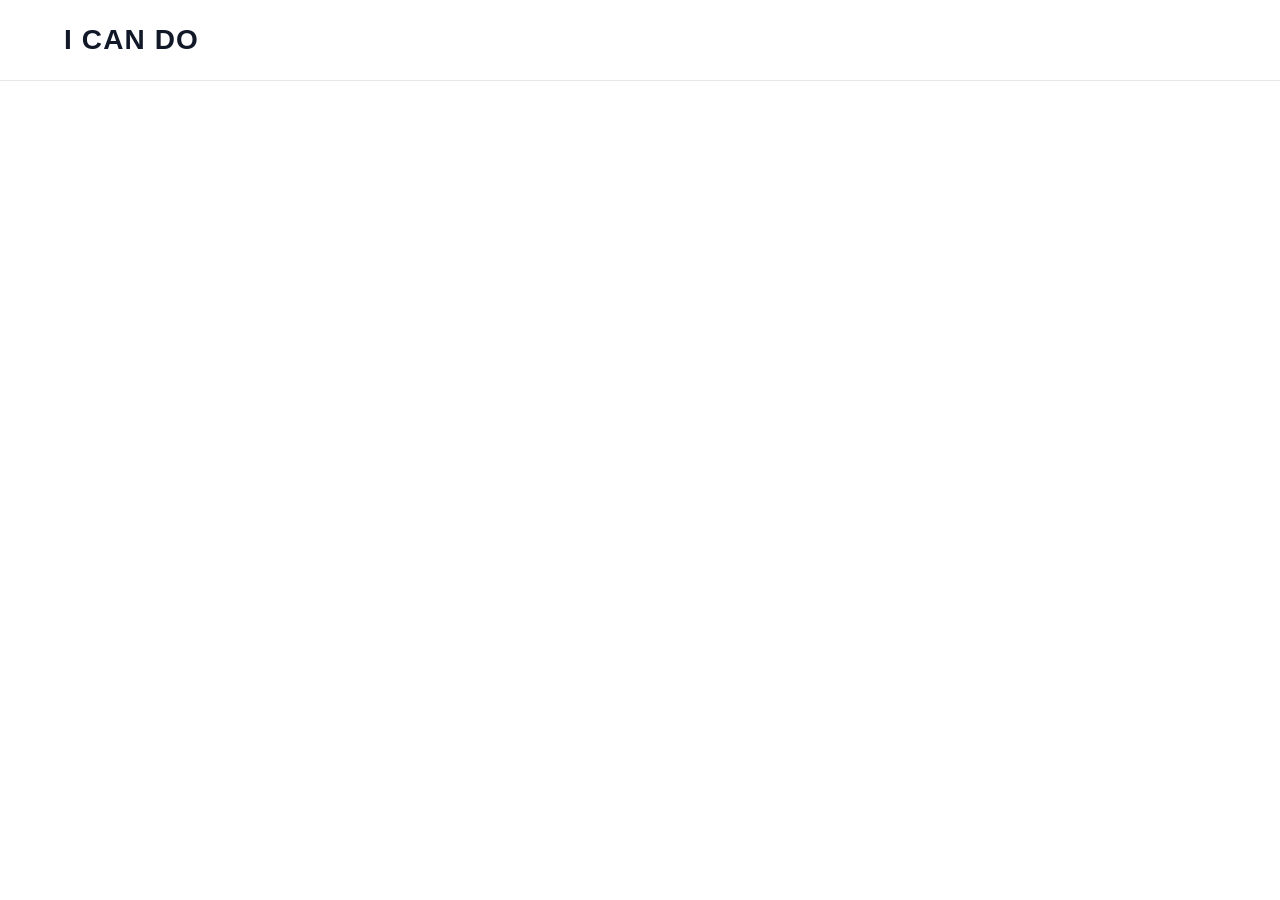
==== index.html @ f32ccaa4 "Create index.html" ====
<!DOCTYPE html>
<html lang="ko">
<head>
  <meta charset="UTF-8">
  <meta name="viewport" content="width=device-width, initial-scale=1.0">
  <title>I CAN DO</title>
  <style>
    * { box-sizing: border-box; }
    body {
      margin: 0;
      font-family: Arial, "Noto Sans KR", sans-serif;
      color: #111827;
      background: #ffffff;
    }
    header {
      padding: 24px clamp(20px, 5vw, 72px);
      border-bottom: 1px solid #e5e7eb;
    }
    h1 {
      margin: 0;
      font-size: 28px;
      font-weight: 800;
      letter-spacing: 0.04em;
    }
    main { padding: 32px clamp(20px, 5vw, 72px); }
  </style>
</head>
<body>
  <header>
    <h1>I CAN DO</h1>
  </header>
  <main>
    <!-- 이곳에 사이트 내용을 추가하세요. -->
  </main>
</body>
</html>
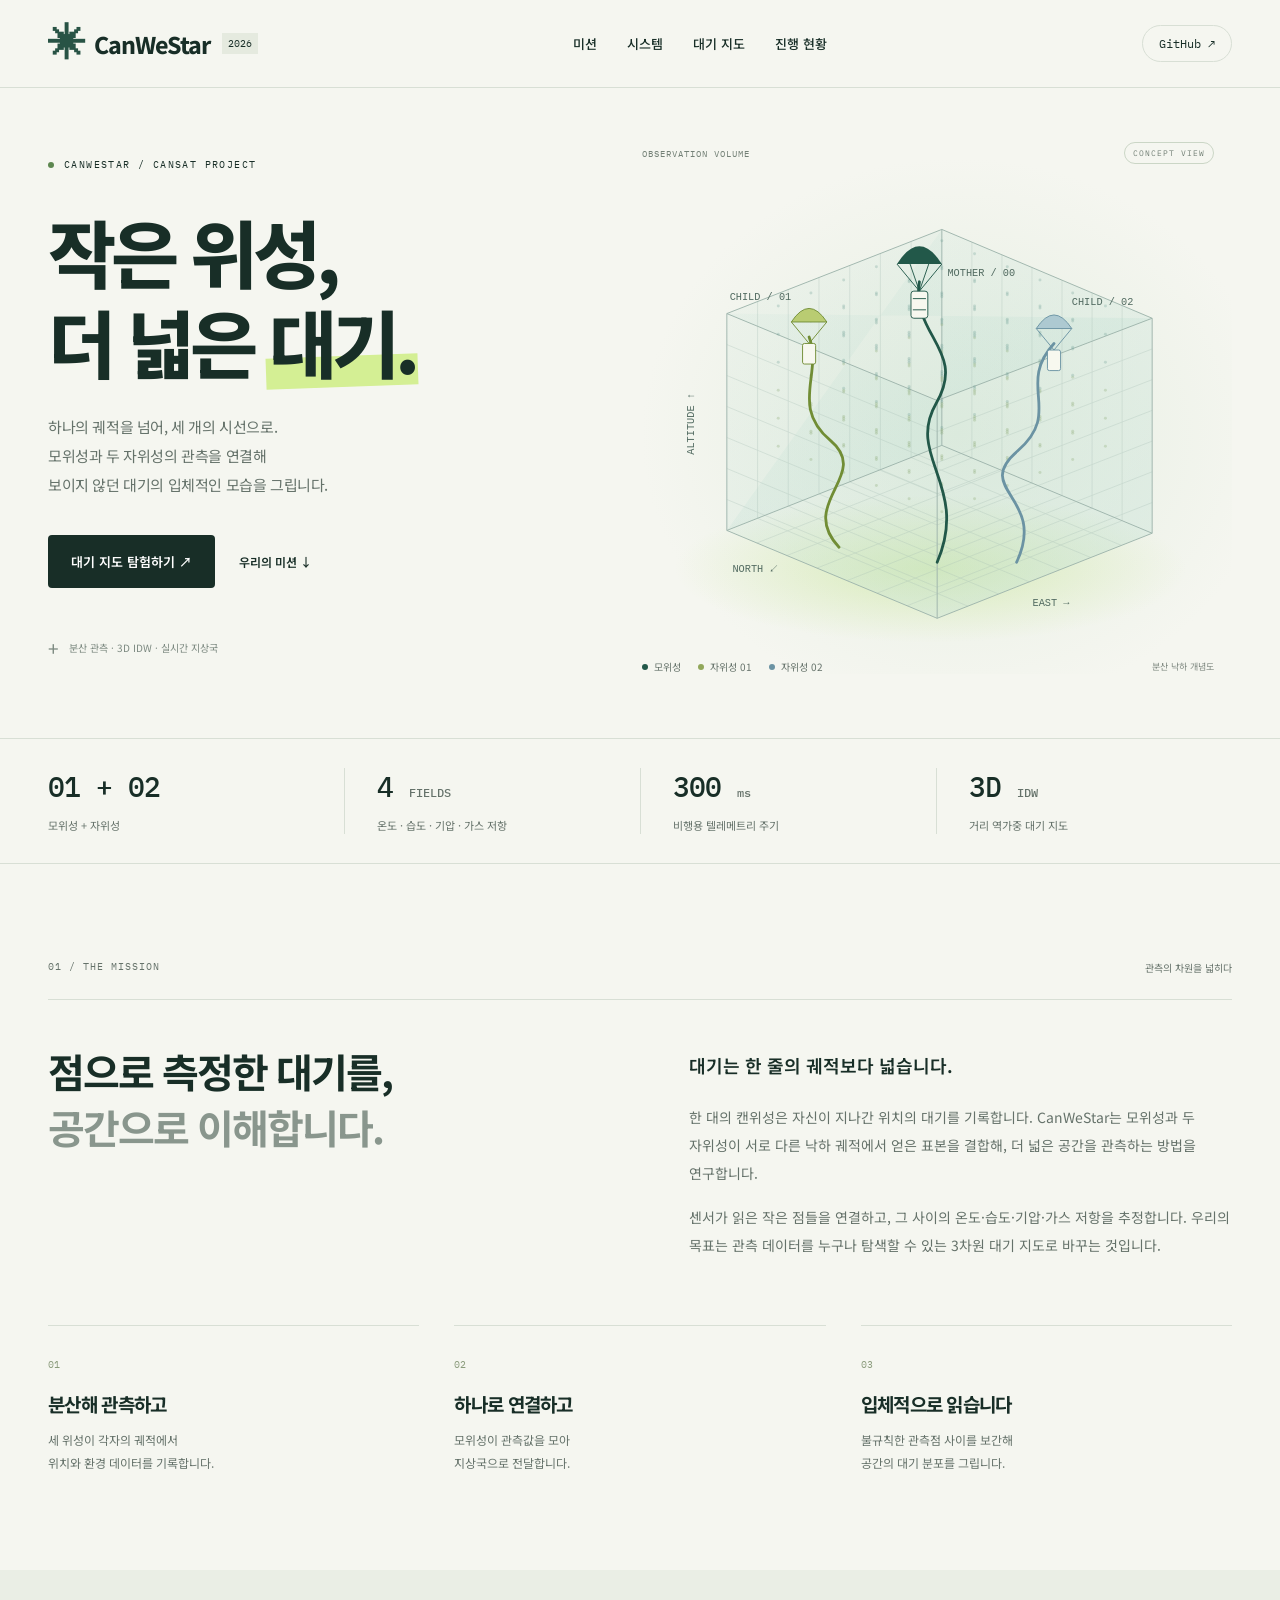
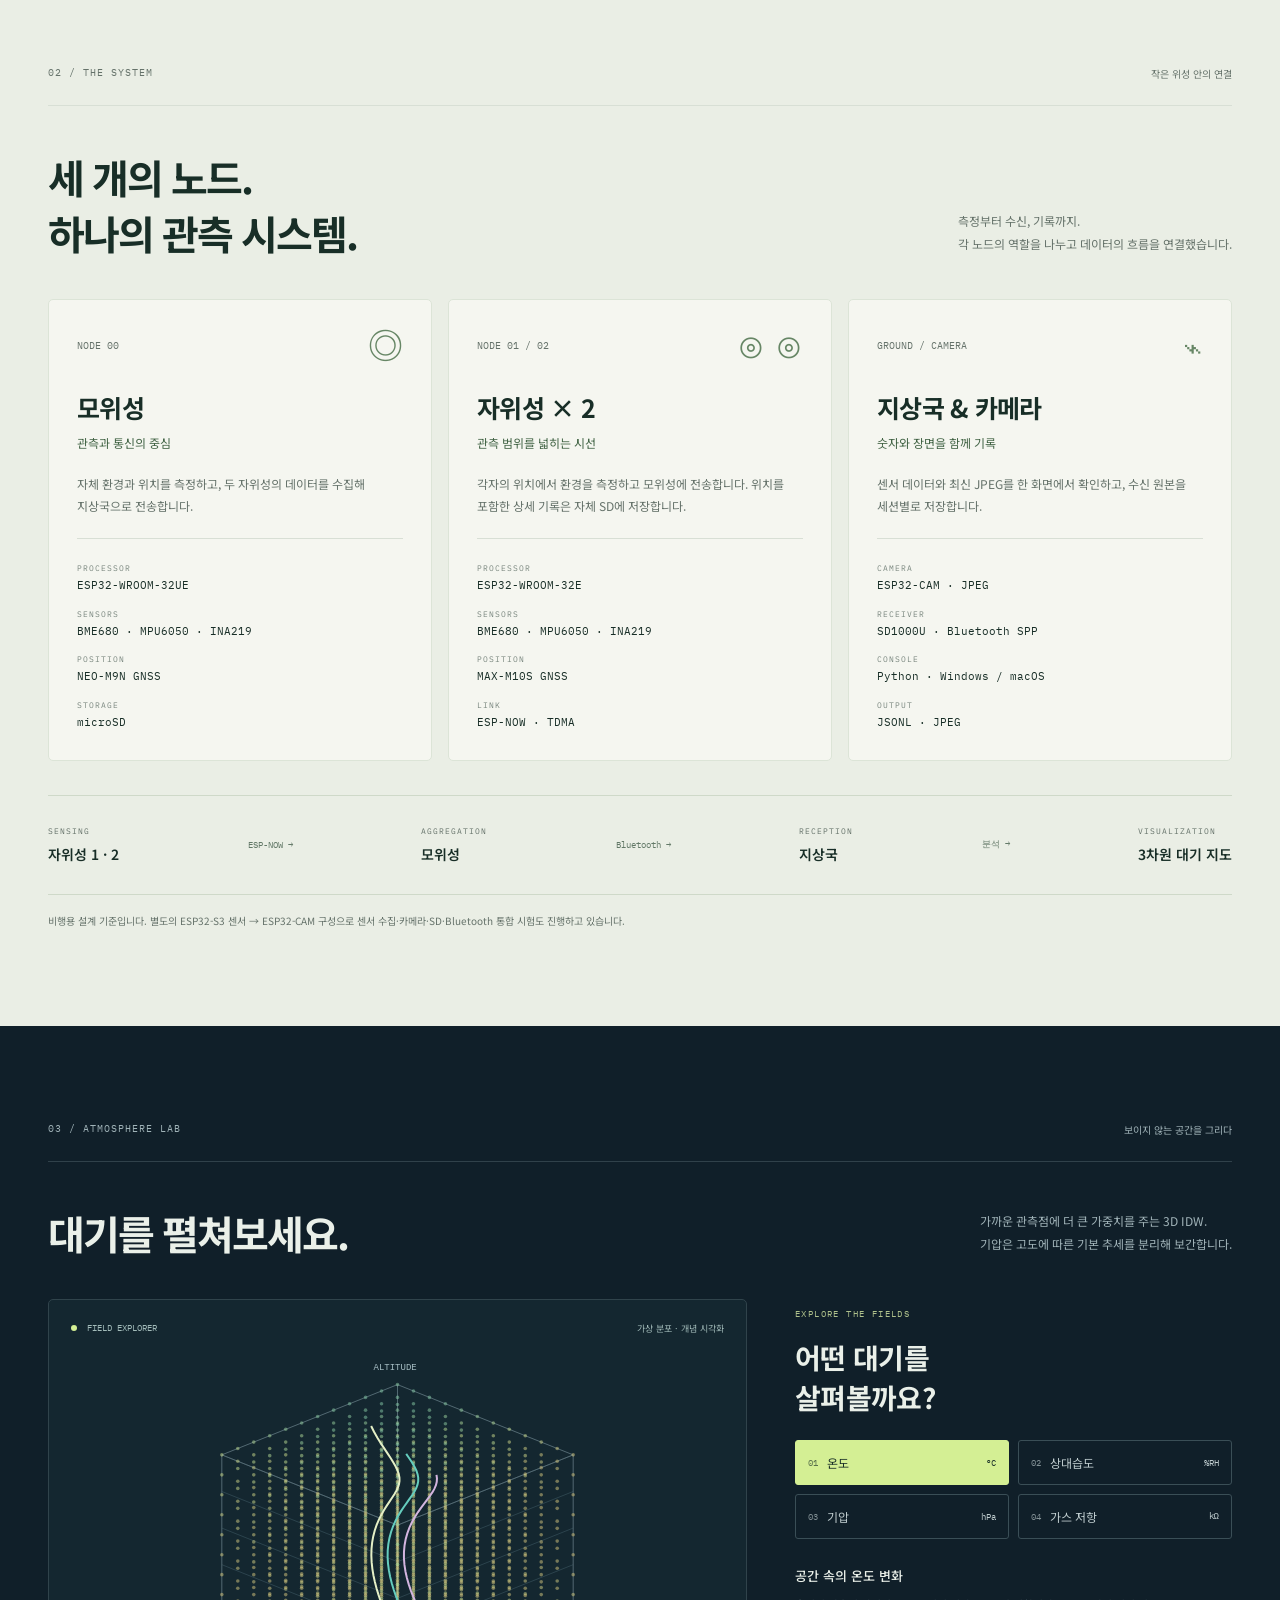
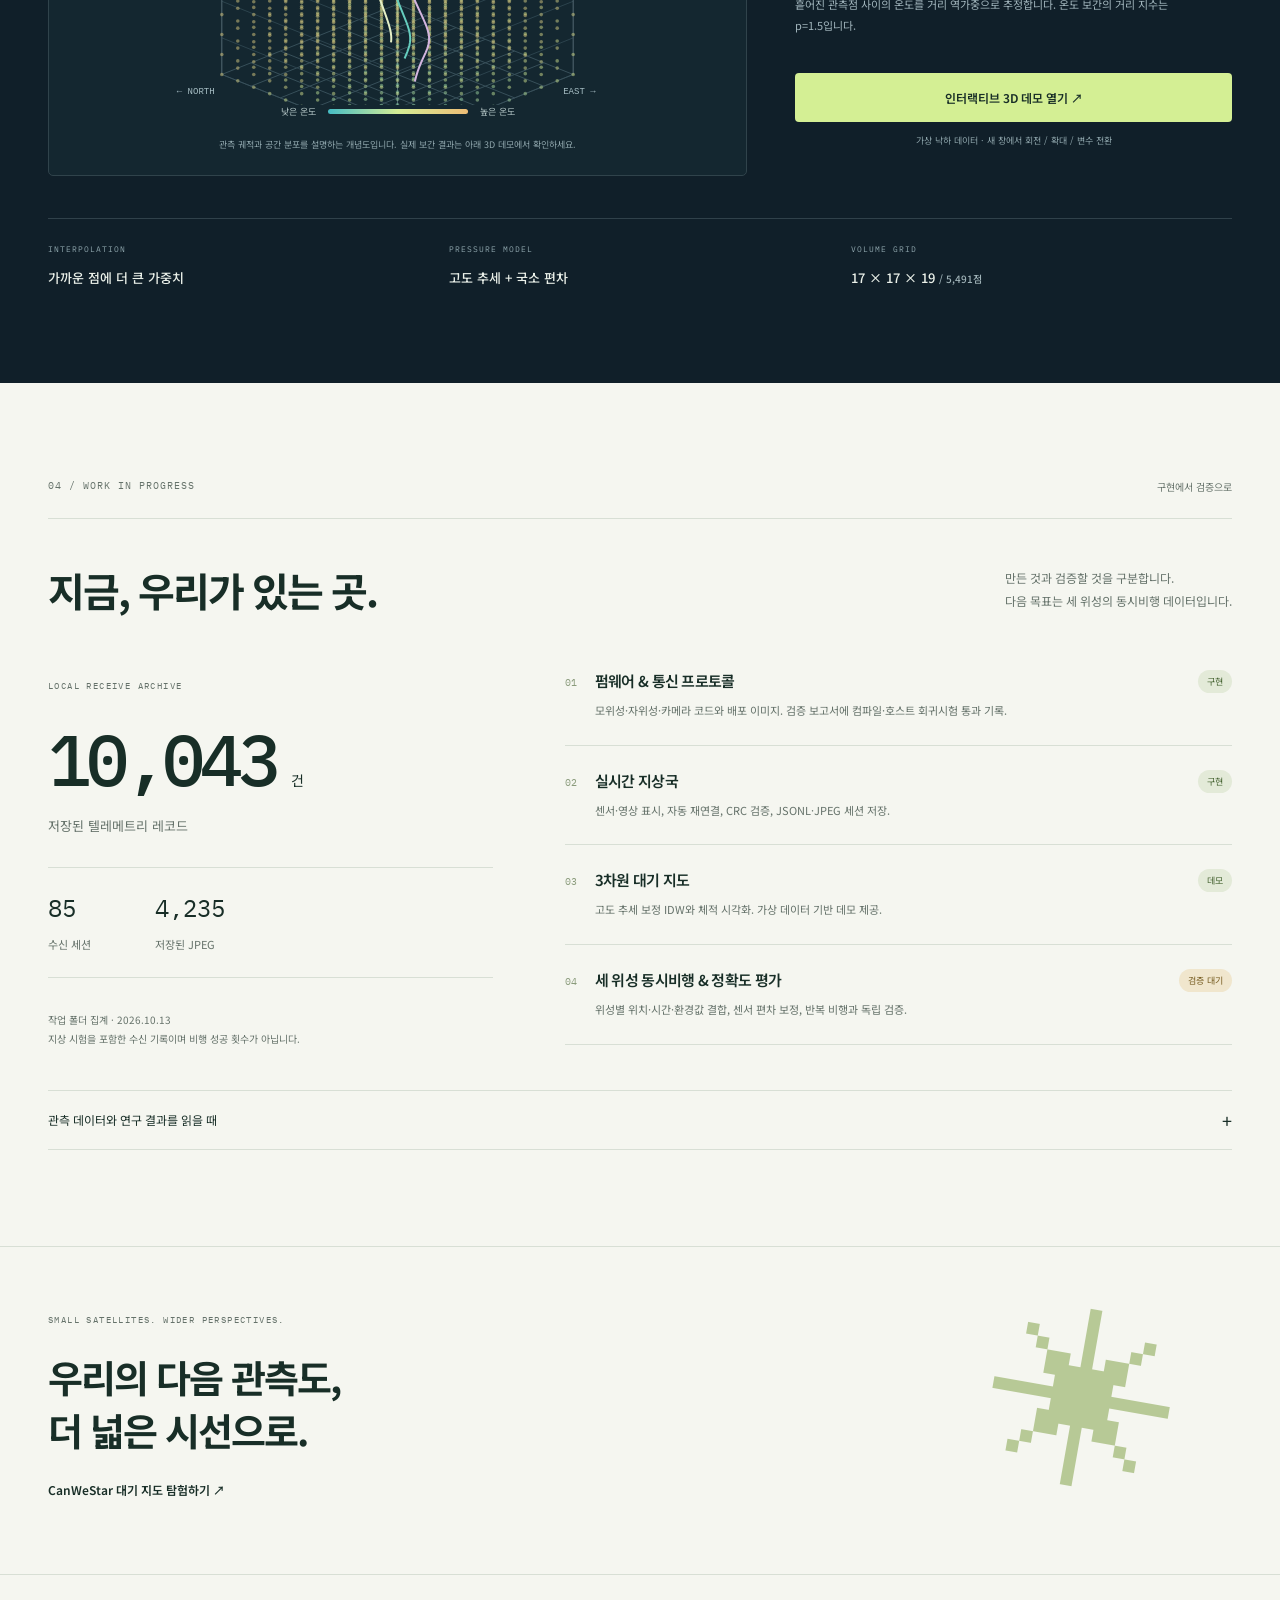
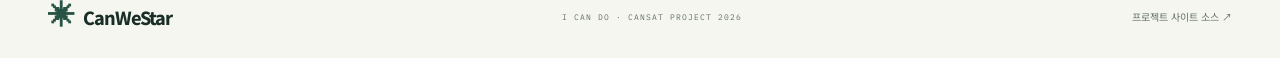
==== commit 87cfc57b: "Build CanWeStar project site with interactive atmosphere explorer" ====
--- a/index.html
+++ b/index.html
@@ -1,36 +1,29 @@
 <!DOCTYPE html>
 <html lang="ko">
 <head>
-  <meta charset="UTF-8">
-  <meta name="viewport" content="width=device-width, initial-scale=1.0">
-  <title>I CAN DO</title>
-  <style>
-    * { box-sizing: border-box; }
-    body {
-      margin: 0;
-      font-family: Arial, "Noto Sans KR", sans-serif;
-      color: #111827;
-      background: #ffffff;
-    }
-    header {
-      padding: 24px clamp(20px, 5vw, 72px);
-      border-bottom: 1px solid #e5e7eb;
-    }
-    h1 {
-      margin: 0;
-      font-size: 28px;
-      font-weight: 800;
-      letter-spacing: 0.04em;
-    }
-    main { padding: 32px clamp(20px, 5vw, 72px); }
-  </style>
+<meta charset="UTF-8"><meta name="viewport" content="width=device-width, initial-scale=1.0"><meta name="theme-color" content="#f5f6f0">
+<meta name="description" content="CanWeStar — 모위성과 두 자위성의 분산 관측으로 만드는 3차원 대기 지도. 캔위성 시스템, 지상국, IDW 대기 지도 프로젝트를 소개합니다.">
+<title>CanWeStar — 작은 위성, 더 넓은 대기</title><link rel="icon" href="assets/favicon.svg" type="image/svg+xml"><link rel="stylesheet" href="styles.css"><script src="script.js" defer></script>
 </head>
 <body>
-  <header>
-    <h1>I CAN DO</h1>
-  </header>
-  <main>
-    <!-- 이곳에 사이트 내용을 추가하세요. -->
-  </main>
-</body>
-</html>
+<a class="skip-link" href="#main">본문으로 이동</a>
+<header class="site-header"><a class="brand" href="#" aria-label="CanWeStar 홈"><span class="brand-mark" aria-hidden="true">✳</span> CanWeStar<span class="brand-year">2026</span></a><nav aria-label="주요 메뉴"><a href="#mission">미션</a><a href="#system">시스템</a><a href="#atmosphere">대기 지도</a><a href="#progress">진행 현황</a></nav><a class="header-link" href="https://github.com/hift61/i-can-do.site" target="_blank" rel="noopener noreferrer">GitHub ↗</a></header>
+<main id="main">
+<section class="hero wrap" aria-labelledby="hero-title">
+<div class="hero-copy"><div class="eyebrow"><span class="status-dot"></span> CANWESTAR / CANSAT PROJECT</div><h1 id="hero-title">작은 위성,<br>더 넓은 <span class="highlight">대기.</span></h1><p class="hero-description">하나의 궤적을 넘어, 세 개의 시선으로.<br>모위성과 두 자위성의 관측을 연결해<br class="desktop-break"> 보이지 않던 대기의 입체적인 모습을 그립니다.</p><div class="hero-actions"><a class="button primary" href="#atmosphere">대기 지도 탐험하기 ↗</a><a class="text-link" href="#mission">우리의 미션 ↓</a></div><div class="hero-footnote"><span aria-hidden="true">+</span> 분산 관측 · 3D IDW · 실시간 지상국</div></div>
+<div class="hero-visual"><div class="visual-top"><span>OBSERVATION VOLUME</span><span class="visual-tag">CONCEPT VIEW</span></div>
+<svg id="constellation" viewBox="0 0 650 530" role="img" aria-labelledby="constellation-title"><title id="constellation-title">모위성과 두 자위성의 서로 다른 낙하 궤적을 나타낸 개념도</title><defs><linearGradient id="volume-fill" x1="0" y1="0" x2="1" y2="1"><stop stop-color="#b9dcd0" stop-opacity=".08"/><stop offset="1" stop-color="#b9dcd0" stop-opacity=".35"/></linearGradient><radialGradient id="ground-glow"><stop stop-color="#c4e58b" stop-opacity=".5"/><stop offset="1" stop-color="#c4e58b" stop-opacity="0"/></radialGradient></defs><ellipse cx="328" cy="433" rx="274" ry="79" fill="url(#ground-glow)"/><g fill="url(#volume-fill)" stroke="#9eb5ac" stroke-width="1"><path d="M110 160 340 70 565 165 565 395 335 486 110 392Z"/><path d="M110 160 335 253 565 165M335 253V486M340 70V301L110 392M340 301 565 395"/></g><g id="volume-grid" stroke="#a6bdb4" stroke-width=".7" opacity=".45"></g><g id="volume-points"></g><g fill="none" stroke-width="3" stroke-linecap="round"><path d="M316 126C307 184 367 199 334 256S370 344 335 426" stroke="#225849"/><path d="M198 185C213 224 177 259 221 296S185 362 230 410" stroke="#718d35"/><path d="M460 192C419 237 470 265 421 307S453 356 420 426" stroke="#6b93a3"/></g><g><g transform="translate(316 126)"><path d="M-24-19Q0-57 24-19Z" fill="#225849"/><path d="M-24-19 0 10 24-19M-10-19 0 10 10-19" fill="none" stroke="#225849"/><rect x="-9" y="10" width="18" height="29" rx="3" fill="#f7f8ef" stroke="#225849"/><path d="M-7 18H7M-7 30H7" stroke="#225849"/></g><g transform="translate(198 185)"><path d="M-19-16Q0-45 19-16Z" fill="#b9cc72" stroke="#718d35"/><path d="M-19-16 0 7 19-16" fill="none" stroke="#718d35"/><rect x="-7" y="7" width="14" height="22" rx="2" fill="#f7f8ef" stroke="#718d35"/></g><g transform="translate(460 192)"><path d="M-19-16Q0-45 19-16Z" fill="#adc9d1" stroke="#6b93a3"/><path d="M-19-16 0 7 19-16" fill="none" stroke="#6b93a3"/><rect x="-7" y="7" width="14" height="22" rx="2" fill="#f7f8ef" stroke="#6b93a3"/></g></g><g font-family="monospace" font-size="11" fill="#516a60"><text x="346" y="120">MOTHER / 00</text><text x="113" y="145">CHILD / 01</text><text x="479" y="151">CHILD / 02</text><text x="75" y="311" transform="rotate(-90 75 311)">ALTITUDE ↑</text><text x="437" y="473">EAST →</text><text x="116" y="436">NORTH ↙</text></g></svg>
+<div class="visual-bottom"><span><i class="legend-dot mother"></i> 모위성</span><span><i class="legend-dot child-one"></i> 자위성 01</span><span><i class="legend-dot child-two"></i> 자위성 02</span><span class="visual-caption">분산 낙하 개념도</span></div></div>
+</section>
+<div class="spec-strip"><div class="wrap specs"><div><strong>01 + 02</strong><span>모위성 + 자위성</span></div><div><strong>4 <small>FIELDS</small></strong><span>온도 · 습도 · 기압 · 가스 저항</span></div><div><strong>300 <small>ms</small></strong><span>비행용 텔레메트리 주기</span></div><div><strong>3D <small>IDW</small></strong><span>거리 역가중 대기 지도</span></div></div></div>
+<section id="mission" class="section wrap mission"><div class="section-label"><span>01 / THE MISSION</span><span>관측의 차원을 넓히다</span></div><div class="mission-layout"><h2>점으로 측정한 대기를,<br><span class="muted">공간으로 이해합니다.</span></h2><div><p class="lead">대기는 한 줄의 궤적보다 넓습니다.</p><p>한 대의 캔위성은 자신이 지나간 위치의 대기를 기록합니다. CanWeStar는 모위성과 두 자위성이 서로 다른 낙하 궤적에서 얻은 표본을 결합해, 더 넓은 공간을 관측하는 방법을 연구합니다.</p><p>센서가 읽은 작은 점들을 연결하고, 그 사이의 온도·습도·기압·가스 저항을 추정합니다. 우리의 목표는 관측 데이터를 누구나 탐색할 수 있는 3차원 대기 지도로 바꾸는 것입니다.</p></div></div><div class="mission-steps"><div><span class="step-number">01</span><h3>분산해 관측하고</h3><p>세 위성이 각자의 궤적에서<br>위치와 환경 데이터를 기록합니다.</p></div><div><span class="step-number">02</span><h3>하나로 연결하고</h3><p>모위성이 관측값을 모아<br>지상국으로 전달합니다.</p></div><div><span class="step-number">03</span><h3>입체적으로 읽습니다</h3><p>불규칙한 관측점 사이를 보간해<br>공간의 대기 분포를 그립니다.</p></div></div></section>
+<section id="system" class="system-section"><div class="wrap section"><div class="section-label"><span>02 / THE SYSTEM</span><span>작은 위성 안의 연결</span></div><div class="section-heading"><h2>세 개의 노드.<br>하나의 관측 시스템.</h2><p>측정부터 수신, 기록까지.<br>각 노드의 역할을 나누고 데이터의 흐름을 연결했습니다.</p></div><div class="system-grid">
+<article class="node-card"><div class="node-top"><span>NODE 00</span><span class="node-symbol">◎</span></div><h3>모위성</h3><p class="node-role">관측과 통신의 중심</p><p>자체 환경과 위치를 측정하고, 두 자위성의 데이터를 수집해 지상국으로 전송합니다.</p><dl><div><dt>PROCESSOR</dt><dd>ESP32-WROOM-32UE</dd></div><div><dt>SENSORS</dt><dd>BME680 · MPU6050 · INA219</dd></div><div><dt>POSITION</dt><dd>NEO-M9N GNSS</dd></div><div><dt>STORAGE</dt><dd>microSD</dd></div></dl></article>
+<article class="node-card"><div class="node-top"><span>NODE 01 / 02</span><span class="node-symbol">⊙ ⊙</span></div><h3>자위성 × 2</h3><p class="node-role">관측 범위를 넓히는 시선</p><p>각자의 위치에서 환경을 측정하고 모위성에 전송합니다. 위치를 포함한 상세 기록은 자체 SD에 저장합니다.</p><dl><div><dt>PROCESSOR</dt><dd>ESP32-WROOM-32E</dd></div><div><dt>SENSORS</dt><dd>BME680 · MPU6050 · INA219</dd></div><div><dt>POSITION</dt><dd>MAX-M10S GNSS</dd></div><div><dt>LINK</dt><dd>ESP-NOW · TDMA</dd></div></dl></article>
+<article class="node-card"><div class="node-top"><span>GROUND / CAMERA</span><span class="node-symbol">⌁</span></div><h3>지상국 & 카메라</h3><p class="node-role">숫자와 장면을 함께 기록</p><p>센서 데이터와 최신 JPEG를 한 화면에서 확인하고, 수신 원본을 세션별로 저장합니다.</p><dl><div><dt>CAMERA</dt><dd>ESP32-CAM · JPEG</dd></div><div><dt>RECEIVER</dt><dd>SD1000U · Bluetooth SPP</dd></div><div><dt>CONSOLE</dt><dd>Python · Windows / macOS</dd></div><div><dt>OUTPUT</dt><dd>JSONL · JPEG</dd></div></dl></article>
+</div><div class="data-route" aria-label="데이터 흐름"><div><small>SENSING</small><strong>자위성 1 · 2</strong></div><span class="route-arrow">ESP-NOW →</span><div><small>AGGREGATION</small><strong>모위성</strong></div><span class="route-arrow">Bluetooth →</span><div><small>RECEPTION</small><strong>지상국</strong></div><span class="route-arrow">분석 →</span><div><small>VISUALIZATION</small><strong>3차원 대기 지도</strong></div></div><p class="system-note">비행용 설계 기준입니다. 별도의 ESP32-S3 센서 → ESP32-CAM 구성으로 센서 수집·카메라·SD·Bluetooth 통합 시험도 진행하고 있습니다.</p></div></section>
+<section id="atmosphere" class="atmosphere-section"><div class="wrap section"><div class="section-label"><span>03 / ATMOSPHERE LAB</span><span>보이지 않는 공간을 그리다</span></div><div class="section-heading"><h2>대기를 펼쳐보세요.</h2><p>가까운 관측점에 더 큰 가중치를 주는 3D IDW.<br>기압은 고도에 따른 기본 추세를 분리해 보간합니다.</p></div><div class="lab-layout"><div class="field-view"><div class="field-view-top"><span><i class="status-dot"></i> FIELD EXPLORER</span><span>가상 분포 · 개념 시각화</span></div><canvas id="field-canvas" aria-label="선택한 환경 변수의 가상 3차원 분포 개념도"></canvas><div class="field-legend"><span id="scale-low">낮은 온도</span><div id="scale-gradient"></div><span id="scale-high">높은 온도</span></div><p class="canvas-caption">관측 궤적과 공간 분포를 설명하는 개념도입니다. 실제 보간 결과는 아래 3D 데모에서 확인하세요.</p></div><div class="field-controls"><div class="eyebrow">EXPLORE THE FIELDS</div><h3>어떤 대기를<br> 살펴볼까요?</h3><div class="field-buttons" role="group" aria-label="환경 변수 선택"><button class="field-button active" data-field="temperature" aria-pressed="true"><span>01</span> 온도 <small>°C</small></button><button class="field-button" data-field="humidity" aria-pressed="false"><span>02</span> 상대습도 <small>%RH</small></button><button class="field-button" data-field="pressure" aria-pressed="false"><span>03</span> 기압 <small>hPa</small></button><button class="field-button" data-field="gas" aria-pressed="false"><span>04</span> 가스 저항 <small>kΩ</small></button></div><div class="field-description" aria-live="polite"><strong id="field-title">공간 속의 온도 변화</strong><p id="field-detail">흩어진 관측점 사이의 온도를 거리 역가중으로 추정합니다. 온도 보간의 거리 지수는 p=1.5입니다.</p></div><a class="button lime" href="assets/atmosphere-demo.html" target="_blank" rel="noopener noreferrer">인터랙티브 3D 데모 열기 ↗</a><p class="demo-note">가상 낙하 데이터 · 새 창에서 회전 / 확대 / 변수 전환</p></div></div><div class="method-strip"><div><span>INTERPOLATION</span><strong>가까운 점에 더 큰 가중치</strong></div><div><span>PRESSURE MODEL</span><strong>고도 추세 + 국소 편차</strong></div><div><span>VOLUME GRID</span><strong>17 × 17 × 19 <small>/ 5,491점</small></strong></div></div></div></section>
+<section id="progress" class="section wrap progress-section"><div class="section-label"><span>04 / WORK IN PROGRESS</span><span>구현에서 검증으로</span></div><div class="section-heading"><h2>지금, 우리가 있는 곳.</h2><p>만든 것과 검증할 것을 구분합니다.<br>다음 목표는 세 위성의 동시비행 데이터입니다.</p></div><div class="progress-layout"><div class="records"><span class="eyebrow">LOCAL RECEIVE ARCHIVE</span><strong>10,043<span>건</span></strong><p>저장된 텔레메트리 레코드</p><div class="record-sub"><div><strong>85</strong><span>수신 세션</span></div><div><strong>4,235</strong><span>저장된 JPEG</span></div></div><small>작업 폴더 집계 · 2026.10.13<br>지상 시험을 포함한 수신 기록이며 비행 성공 횟수가 아닙니다.</small></div><div class="milestones"><article><span class="milestone-index">01</span><div><h3>펌웨어 & 통신 프로토콜</h3><p>모위성·자위성·카메라 코드와 배포 이미지. 검증 보고서에 컴파일·호스트 회귀시험 통과 기록.</p></div><span class="badge done">구현</span></article><article><span class="milestone-index">02</span><div><h3>실시간 지상국</h3><p>센서·영상 표시, 자동 재연결, CRC 검증, JSONL·JPEG 세션 저장.</p></div><span class="badge done">구현</span></article><article><span class="milestone-index">03</span><div><h3>3차원 대기 지도</h3><p>고도 추세 보정 IDW와 체적 시각화. 가상 데이터 기반 데모 제공.</p></div><span class="badge done">데모</span></article><article><span class="milestone-index">04</span><div><h3>세 위성 동시비행 & 정확도 평가</h3><p>위성별 위치·시간·환경값 결합, 센서 편차 보정, 반복 비행과 독립 검증.</p></div><span class="badge pending">검증 대기</span></article></div></div><details class="research-note"><summary>관측 데이터와 연구 결과를 읽을 때 <span aria-hidden="true">+</span></summary><div><p>현재 수신 JSONL에는 모위성의 위도·경도·고도가 모두 채워진 레코드가 없습니다. 비행용 v2 자위성 송신 블록에는 좌표가 없으므로, 공간 분석에는 자체 SD 위치 기록과 측정 시각의 결합이 필요합니다.</p><p>다회차 발사를 합친 예비 분석은 동시 3위성 관측을 입증하지 않습니다. 엄격한 데이터 분할에서 다중 궤적 IDW의 정확도 개선은 아직 확인되지 않았습니다.</p><p>BME680의 가스 저항은 보정된 VOC 농도(ppm)가 아닙니다. 지도 데모는 기능을 보여주는 가상 데이터이며 실제 대기 복원 정확도를 의미하지 않습니다.</p></div></details></section>
+<section class="closing wrap"><span class="eyebrow">SMALL SATELLITES. WIDER PERSPECTIVES.</span><h2>우리의 다음 관측도,<br>더 넓은 시선으로.</h2><a class="text-link" href="#atmosphere">CanWeStar 대기 지도 탐험하기 ↗</a><span class="closing-mark" aria-hidden="true">✳</span></section>
+</main><footer class="wrap"><a class="brand" href="#"><span class="brand-mark" aria-hidden="true">✳</span> CanWeStar</a><span>I CAN DO · CANSAT PROJECT 2026</span><a href="https://github.com/hift61/i-can-do.site" target="_blank" rel="noopener noreferrer">프로젝트 사이트 소스 ↗</a></footer>
+</body></html>
--- a/styles.css
+++ b/styles.css
@@ -0,0 +1,8 @@
+@import url('https://fonts.googleapis.com/css2?family=IBM+Plex+Mono:wght@400;500&family=Noto+Sans+KR:wght@400;500;600;700;800;900&display=swap');
+:root{--paper:#f5f6f0;--ink:#182e27;--muted:#65726a;--line:#d8dfd5;--lime:#d4ef94;--mono:'IBM Plex Mono',monospace;--sans:'Noto Sans KR',-apple-system,BlinkMacSystemFont,'Apple SD Gothic Neo','Malgun Gothic',sans-serif}
+*{box-sizing:border-box}html{scroll-behavior:smooth;scroll-padding-top:94px}body{margin:0;background:var(--paper);color:var(--ink);font-family:var(--sans);font-size:15px;-webkit-font-smoothing:antialiased}a{color:inherit;text-decoration:none}button{font:inherit}button,a,summary{-webkit-tap-highlight-color:transparent}a:focus-visible,button:focus-visible,summary:focus-visible{outline:3px solid #798e3e;outline-offset:5px}::selection{background:var(--lime);color:var(--ink)}.wrap{max-width:1320px;margin-inline:auto;padding-inline:48px}.skip-link{position:fixed;left:16px;top:-100px;z-index:100;background:var(--ink);color:white;padding:12px}.skip-link:focus{top:12px}.site-header{height:88px;max-width:1440px;margin:auto;padding:0 48px;display:flex;align-items:center;justify-content:space-between;border-bottom:1px solid var(--line);gap:24px}.brand{display:inline-flex;align-items:center;gap:9px;font-size:23px;font-weight:800;letter-spacing:-1px;white-space:nowrap}.brand-mark{font-size:38px;font-family:Arial;line-height:1;color:#285345}.brand-year{align-self:center;font-family:var(--mono);font-weight:400;font-size:10px;letter-spacing:0;background:#e5eadf;padding:4px 6px;margin-left:3px}.site-header nav{display:flex;gap:30px;font-size:13px;font-weight:500}.site-header nav a{padding:12px 0}.site-header nav a:hover,.text-link:hover{color:#577528}.header-link{font:12px var(--mono);border:1px solid var(--line);padding:10px 16px;border-radius:30px}.header-link:hover{background:var(--lime)}.hero{min-height:650px;display:grid;grid-template-columns:1fr 1.1fr;align-items:center;gap:24px;padding-top:54px;padding-bottom:64px}.eyebrow{font:10px var(--mono);letter-spacing:1.4px;display:flex;gap:10px;align-items:center;line-height:1.8}.status-dot{display:inline-block;width:6px;height:6px;background:#5d8750;border-radius:50%;flex-shrink:0}.hero h1{font-size:clamp(50px,5.8vw,78px);letter-spacing:-5px;line-height:1.22;font-weight:800;margin:32px 0 25px}.highlight{position:relative;isolation:isolate;white-space:nowrap}.highlight:after{content:'';position:absolute;left:-2%;right:-2%;bottom:7%;height:29%;background:var(--lime);z-index:-1;transform:rotate(-2deg)}.hero-description{font-size:15px;line-height:1.95;letter-spacing:-.4px;color:var(--muted);margin:0}.hero-actions{margin-top:35px;display:flex;align-items:center;gap:24px}.button{display:inline-flex;align-items:center;justify-content:center;gap:20px;font-size:13px;font-weight:600;padding:17px 23px;border-radius:4px;transition:transform .2s,background .2s}.button:hover{transform:translateY(-2px)}.primary{background:var(--ink);color:#fff}.primary:hover{background:#2b5041}.text-link{font-size:12px;font-weight:600;padding:8px 0}.hero-footnote{font:10px var(--sans);color:#7c8980;margin-top:46px;display:flex;gap:10px;align-items:center}.hero-footnote span{font-size:19px}.hero-visual{align-self:stretch;display:flex;flex-direction:column;justify-content:center;min-width:0;background:radial-gradient(ellipse at 55% 55%,#e5eee1 0,transparent 67%)}.visual-top{display:flex;justify-content:space-between;align-items:center;font:9px var(--mono);letter-spacing:1px;color:#738076;padding:0 18px}.visual-tag{border:1px solid #cbd6c6;border-radius:20px;padding:5px 8px;font-size:8px}#constellation{width:100%;height:auto;overflow:visible}.visual-bottom{display:flex;gap:17px;align-items:center;color:var(--muted);font-size:10px;padding:0 18px;flex-wrap:wrap}.visual-bottom span{display:flex;align-items:center;gap:6px}.visual-caption{margin-left:auto;font-size:9px;color:#7d877f}.legend-dot{display:inline-block;width:6px;height:6px;border-radius:50%}.mother{background:#225849}.child-one{background:#91a75a}.child-two{background:#6b93a3}.spec-strip{border-block:1px solid var(--line)}.specs{display:grid;grid-template-columns:repeat(4,1fr);padding-block:29px}.specs>div{padding-left:32px;border-left:1px solid var(--line)}.specs>div:first-child{border:0;padding-left:0}.specs strong{font:500 28px var(--mono);letter-spacing:-1px;display:block;margin-bottom:8px}.specs small{font-size:12px;letter-spacing:0;color:var(--muted)}.specs span{font-size:11px;color:var(--muted)}.section{padding-block:96px}.section-label{font:10px var(--mono);letter-spacing:1px;color:var(--muted);display:flex;justify-content:space-between;padding-bottom:24px;border-bottom:1px solid var(--line);margin-bottom:43px}.section-label>span:last-child{font-family:var(--sans);letter-spacing:0;font-size:10px}h2{font-size:40px;font-weight:700;letter-spacing:-2px;line-height:1.4;margin:0}h3{letter-spacing:-.7px}.muted{color:#89968d}.mission-layout{display:grid;grid-template-columns:1.05fr 1fr;gap:70px}.mission-layout p{font-size:14px;line-height:2;color:var(--muted);margin:0 0 16px;word-break:keep-all}.mission-layout .lead{color:var(--ink);font-size:18px;font-weight:600;margin:4px 0 20px}.mission-steps{display:grid;grid-template-columns:repeat(3,1fr);margin-top:50px;gap:35px}.mission-steps>div{border-top:1px solid var(--line);padding-top:25px;position:relative}.step-number{font:10px var(--mono);color:#8a9b7b}.mission-steps h3{font-size:19px;margin:18px 0 12px}.mission-steps p{font-size:12px;color:var(--muted);line-height:1.85;margin:0}.system-section{background:#eaeee5}.section-heading{display:flex;align-items:flex-end;justify-content:space-between;gap:40px;margin-bottom:38px}.section-heading>p{font-size:12px;color:var(--muted);line-height:1.95;max-width:410px;margin:0 0 5px;word-break:keep-all}.system-grid{display:grid;grid-template-columns:repeat(3,1fr);gap:16px}.node-card{padding:28px;background:var(--paper);border:1px solid #dce4d7;border-radius:5px}.node-top{display:flex;justify-content:space-between;align-items:center;font:10px var(--mono);color:var(--muted)}.node-symbol{font:35px Arial;color:#668665;line-height:1}.node-card h3{font-size:25px;margin:26px 0 7px}.node-card .node-role{color:#416344;font-size:12px;margin:0 0 18px}.node-card p{color:var(--muted);font-size:12px;line-height:1.9;margin:0;word-break:keep-all}.node-card dl{padding-top:24px;margin:20px 0 0;border-top:1px solid var(--line)}.node-card dl>div{margin:0 0 14px}.node-card dl>div:last-child{margin-bottom:0}.node-card dt{font:8px var(--mono);letter-spacing:1px;color:#7a877f;margin-bottom:4px}.node-card dd{margin:0;font:11px var(--mono);line-height:1.6}.data-route{display:flex;justify-content:space-between;align-items:center;gap:15px;border-block:1px solid #cfd9c9;margin-top:34px;padding:30px 0}.data-route div{display:flex;flex-direction:column;gap:8px}.data-route small{font:8px var(--mono);letter-spacing:1px;color:var(--muted)}.data-route strong{font-size:14px;font-weight:600}.route-arrow{font:9px var(--mono);color:#627867}.system-note{font-size:10px;color:var(--muted);margin:16px 0 0;line-height:1.9}.atmosphere-section{background:#101f29;color:#eaf0e9}.atmosphere-section .section-label{color:#a0b3b8;border-color:#30414a}.atmosphere-section .section-heading>p{color:#a0b3b8}.lab-layout{display:grid;grid-template-columns:1.6fr 1fr;gap:48px}.field-view{min-width:0;background:#142730;border:1px solid #30434b;border-radius:5px;padding:22px}.field-view-top{display:flex;justify-content:space-between;gap:12px;font:9px var(--mono);color:#a2bbb9}.field-view-top .status-dot{background:var(--lime);margin-right:5px}.field-view-top>span:last-child{font-family:var(--sans);font-size:9px}#field-canvas{display:block;width:100%;height:360px;margin-top:10px}.field-legend{display:flex;gap:12px;align-items:center;justify-content:center;font-size:9px;color:#b3c5c5}.field-legend>div{height:5px;width:140px;border-radius:5px;background:linear-gradient(90deg,#46bcc4,#d5ed95,#edbd76)}.canvas-caption{font-size:9px;color:#90a7ad;text-align:center;line-height:1.9;margin:18px 5px 0;word-break:keep-all}.field-controls{padding-top:7px;min-width:0}.field-controls>.eyebrow{color:#afc18c;font-size:9px}.field-controls h3{font-size:28px;line-height:1.45;margin:15px 0 22px}.field-buttons{display:grid;grid-template-columns:1fr 1fr;gap:9px}.field-button{background:transparent;color:#c1ced0;border:1px solid #3a4e56;border-radius:3px;cursor:pointer;padding:13px 12px;display:flex;align-items:center;gap:9px;font-size:12px}.field-button>span{font:9px var(--mono);opacity:.65}.field-button small{margin-left:auto;font:9px var(--mono)}.field-button.active{background:var(--lime);border-color:var(--lime);color:var(--ink)}.field-button:hover:not(.active){background:#263b43}.field-description{margin:25px 0 22px;min-height:87px}.field-description strong{font-size:13px;font-weight:500}.field-description p{font-size:11px;color:#a1b5bc;line-height:1.95;word-break:keep-all;margin:9px 0 0}.lime{background:var(--lime);color:var(--ink);width:100%;font-size:12px;padding:16px}.lime:hover{background:#e3f5bd}.demo-note{font-size:9px;color:#90a7ad;line-height:1.9;text-align:center;margin:10px 0 0}.method-strip{margin-top:42px;padding-top:25px;border-top:1px solid #30414a;display:grid;grid-template-columns:repeat(3,1fr);gap:20px}.method-strip span{display:block;font:8px var(--mono);letter-spacing:1px;color:#8fa6ad;margin-bottom:12px}.method-strip strong{font-size:13px;font-weight:500}.method-strip small{color:#a0b3b8;font-size:10px}.progress-layout{display:grid;grid-template-columns:1fr 1.5fr;gap:72px}.records{padding-top:22px}.records>.eyebrow{color:var(--muted);font-size:9px}.records>strong{font:500 72px var(--mono);letter-spacing:-5px;display:block;margin:18px 0 10px}.records>strong>span{font:14px var(--sans);letter-spacing:0;margin-left:15px}.records>p{margin:0;font-size:13px;color:var(--muted)}.record-sub{display:flex;gap:64px;margin:32px 0;padding-block:24px;border-block:1px solid var(--line)}.record-sub strong{font:24px var(--mono);display:block;margin-bottom:8px}.record-sub span{font-size:11px;color:var(--muted)}.records>small{font-size:10px;color:var(--muted);line-height:1.9;display:block}.milestones article{display:flex;align-items:flex-start;gap:18px;padding:24px 0;border-bottom:1px solid var(--line)}.milestones article:first-child{padding-top:14px}.milestone-index{font:10px var(--mono);color:#8a9b7b;padding-top:6px}.milestones article>div{flex:1}.milestones h3{font-size:15px;font-weight:600;margin:0 0 9px}.milestones p{font-size:11px;color:var(--muted);line-height:1.9;margin:0;word-break:keep-all}.badge{font-size:9px;padding:5px 9px;border-radius:20px;white-space:nowrap}.done{background:#e3ead8;color:#456331}.pending{background:#f0e6cd;color:#765c20}.research-note{margin-top:42px;border-block:1px solid var(--line)}.research-note summary{cursor:pointer;padding:20px 0;list-style:none;font-size:12px;display:flex;justify-content:space-between;gap:20px}.research-note summary::-webkit-details-marker{display:none}.research-note summary>span{font-size:18px;line-height:1;transition:transform .2s}.research-note[open] summary>span{transform:rotate(45deg)}.research-note>div{max-width:880px;padding-bottom:18px}.research-note p{font-size:11px;color:var(--muted);line-height:1.95;word-break:keep-all}.closing{position:relative;border-top:1px solid var(--line);padding-block:65px 75px;overflow:hidden}.closing>.eyebrow{font-size:9px;color:var(--muted)}.closing h2{margin:22px 0;font-size:38px}.closing-mark{position:absolute;font:190px Arial;color:#b7c996;right:100px;top:67px;line-height:1;transform:rotate(10deg)}footer{display:flex;align-items:center;justify-content:space-between;gap:24px;padding-block:28px;border-top:1px solid var(--line)}footer .brand{font-size:18px}footer .brand-mark{font-size:27px}footer>span{font:8px var(--mono);letter-spacing:1px;color:var(--muted)}footer>a:last-child{font-size:10px;color:var(--muted)}
+@media(min-width:1441px){.hero{min-height:710px}}
+@media(max-width:1000px){.wrap{padding-inline:30px}.site-header{padding-inline:30px}.site-header nav{gap:20px}.hero{min-height:570px;gap:0}.hero h1{font-size:60px;letter-spacing:-4px}.hero-description{font-size:13px}.hero-actions{gap:17px}.button{padding:15px 16px;font-size:12px}.hero-footnote{margin-top:30px}.visual-top{font-size:8px}.visual-caption{display:none}.specs>div{padding-left:20px}.specs strong{font-size:25px}.specs span{font-size:10px}.mission-layout{gap:40px}h2{font-size:34px}.node-card{padding:22px}.node-card dd{font-size:10px}.lab-layout{gap:28px;grid-template-columns:1.35fr 1fr}.field-view{padding:18px}#field-canvas{height:320px}.field-controls h3{font-size:25px}.field-button{font-size:11px;padding:12px 9px;gap:6px}.progress-layout{gap:45px}.records>strong{font-size:60px}.closing-mark{right:50px}}
+@media(max-width:760px){html{scroll-padding-top:20px}.wrap{padding-inline:22px}.site-header{height:auto;min-height:100px;padding:18px 22px 12px;flex-wrap:wrap;gap:15px}.brand{font-size:21px}.brand-mark{font-size:32px}.header-link{font-size:10px;padding:8px 12px}.site-header nav{order:3;width:100%;justify-content:space-between;gap:12px;font-size:11px}.site-header nav a{padding:6px 0}.hero{grid-template-columns:1fr;padding-top:44px;padding-bottom:30px;gap:40px}.hero h1{font-size:clamp(48px,11.5vw,66px);letter-spacing:-3.5px;margin:25px 0 22px}.hero-description{font-size:13px}.hero-actions{margin-top:25px;gap:22px}.hero-footnote{margin-top:26px}.hero-visual{max-width:600px;width:100%;margin:auto}.visual-top,.visual-bottom{padding-inline:0}.visual-top{font-size:9px}.visual-bottom{gap:18px}.visual-caption{display:flex}.specs{grid-template-columns:1fr 1fr;padding-block:8px}.specs>div{padding:20px 0;border:0}.specs>div:nth-child(2n){padding-left:22px;border-left:1px solid var(--line)}.specs>div:nth-child(n+3){border-top:1px solid var(--line)}.specs strong{font-size:25px}.specs span{font-size:9px}.section{padding-block:62px}.section-label{margin-bottom:30px;font-size:9px;padding-bottom:18px}.section-label>span:last-child{font-size:9px}h2{font-size:30px;letter-spacing:-1.5px}.mission-layout{grid-template-columns:1fr;gap:24px}.mission-layout p{font-size:12px}.mission-layout .lead{font-size:16px;margin-bottom:14px}.mission-steps{gap:18px;margin-top:30px}.mission-steps h3{font-size:15px;line-height:1.5}.mission-steps p{font-size:10px}.section-heading{display:block;margin-bottom:28px}.section-heading>p{font-size:11px;margin-top:18px}.system-grid{grid-template-columns:1fr;gap:14px}.node-card{padding:24px}.node-card h3{margin-top:18px;font-size:24px}.node-card p{font-size:12px}.node-card dl{display:grid;grid-template-columns:1fr 1fr;gap:15px;margin-top:18px;padding-top:18px}.node-card dl>div{margin:0}.node-card dd{font-size:10px}.data-route{display:grid;grid-template-columns:1fr 1fr;gap:22px 12px;padding:24px 0}.route-arrow{font-size:10px;justify-self:end}.data-route .route-arrow:last-of-type{display:block}.data-route div:last-child{grid-column:1 / -1}.data-route strong{font-size:13px}.system-note{font-size:9px}.lab-layout{grid-template-columns:1fr;gap:28px}.field-view{padding:16px}.field-view-top{font-size:8px}.field-view-top>span:last-child{font-size:8px}#field-canvas{height:300px}.canvas-caption{font-size:9px}.field-controls h3{font-size:25px}.field-controls h3 br{display:none}.field-buttons{grid-template-columns:repeat(2,1fr)}.field-button{padding:14px;font-size:12px}.field-description{min-height:0;margin:20px 0}.field-description p{font-size:12px}.lime{font-size:12px;padding:17px}.method-strip{gap:22px;grid-template-columns:1fr;margin-top:30px}.method-strip span{margin-bottom:7px}.method-strip strong{font-size:12px}.progress-layout{grid-template-columns:1fr;gap:25px}.records{padding-top:0}.records>strong{font-size:65px}.record-sub{margin:24px 0}.records>small{font-size:9px}.milestones article{gap:12px;padding:22px 0}.milestones h3{font-size:13px}.milestones p{font-size:10px}.badge{font-size:8px;padding:4px 7px}.research-note{margin-top:30px}.research-note summary{font-size:11px}.closing{padding-block:45px 55px}.closing h2{font-size:30px}.closing-mark{font-size:95px;right:18px;top:88px;opacity:.5}footer{flex-wrap:wrap;gap:16px;padding-block:24px}footer>span{width:100%;order:3;font-size:8px}footer>a:last-child{font-size:9px}}
+@media(max-width:380px){.visual-caption{display:none}.field-view-top>span:last-child{font-size:7px}.mission-steps{grid-template-columns:1fr;gap:20px}.mission-steps>div{display:grid;grid-template-columns:30px 1fr;align-items:start;gap:10px;padding-top:18px}.mission-steps h3{margin:0}.mission-steps p{grid-column:2}.hero-actions{gap:12px}.hero h1{font-size:46px}}
+@media(prefers-reduced-motion:reduce){html{scroll-behavior:auto}*,*:before,*:after{transition:none!important}}
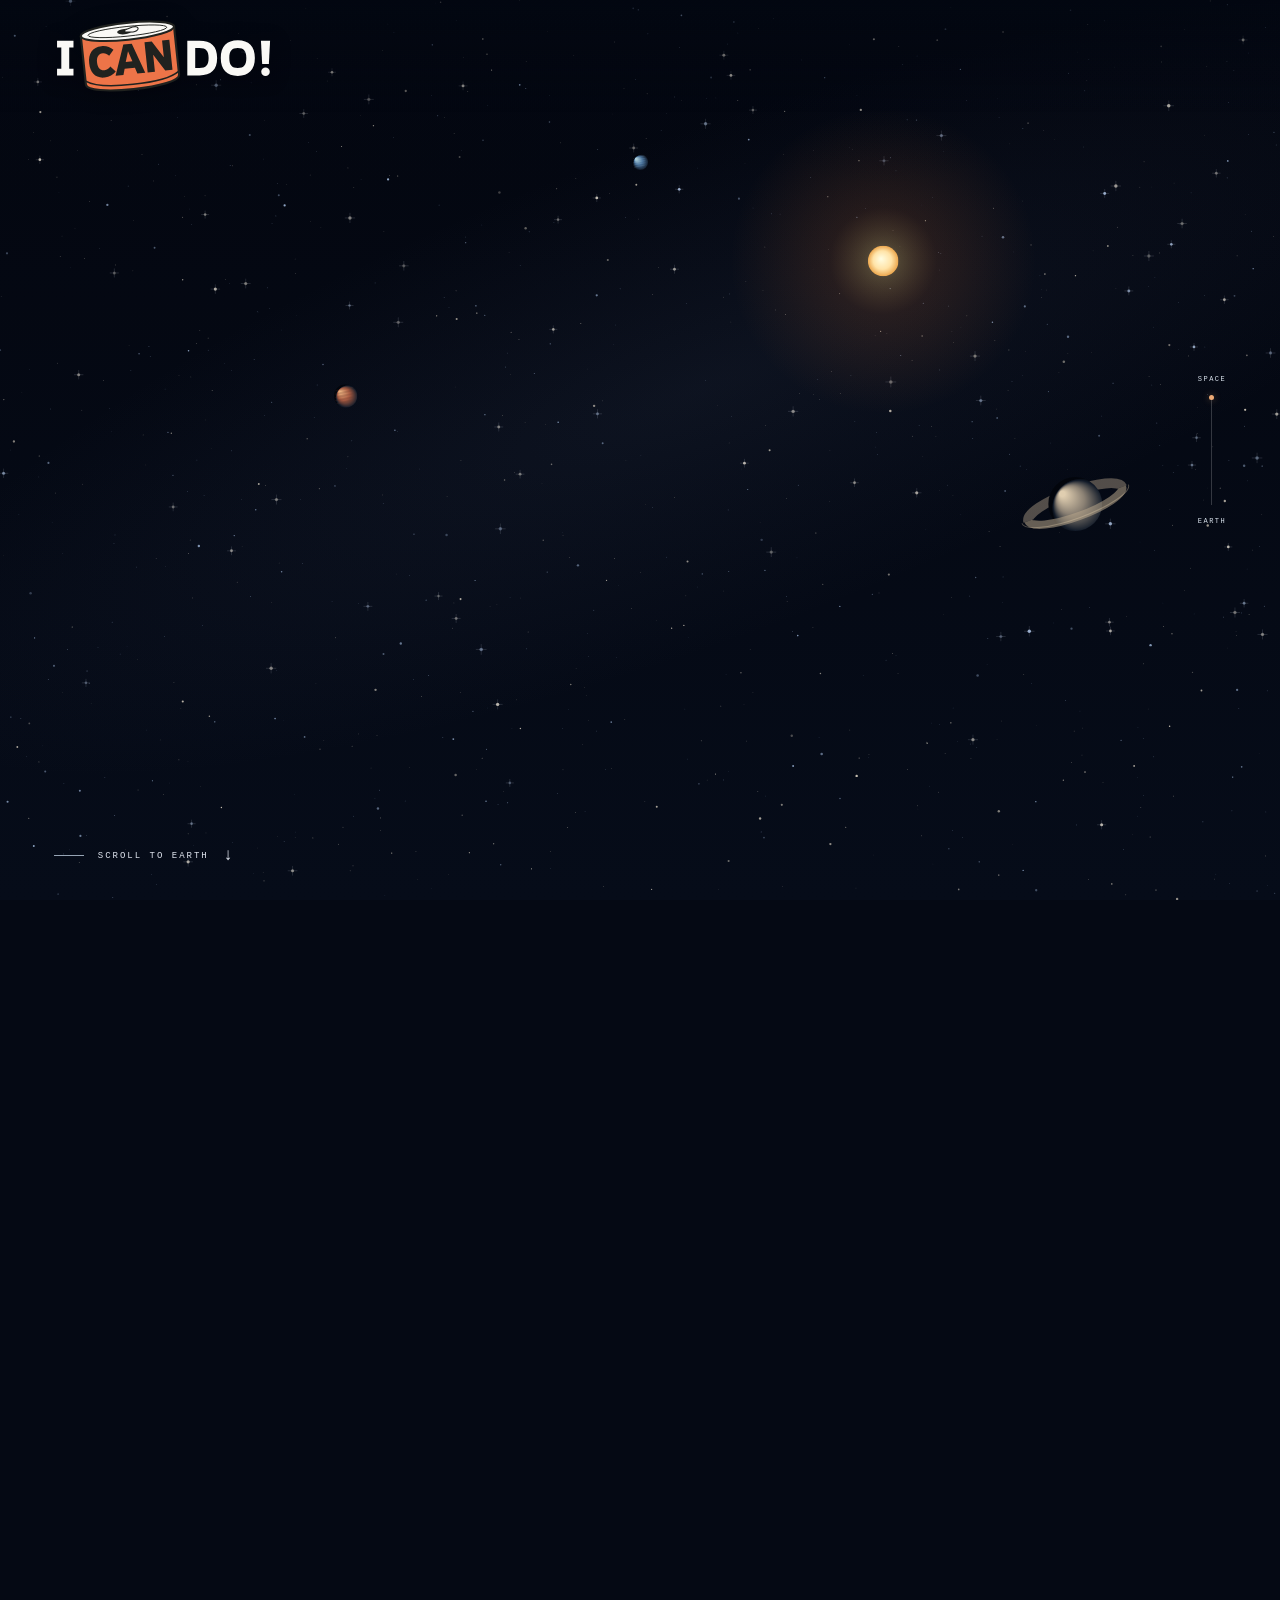
==== commit f2ef30bd: "Redesign I CAN DO site with can logo and scrolling space background" ====
--- a/index.html
+++ b/index.html
@@ -1,29 +1,30 @@
 <!DOCTYPE html>
 <html lang="ko">
 <head>
-<meta charset="UTF-8"><meta name="viewport" content="width=device-width, initial-scale=1.0"><meta name="theme-color" content="#f5f6f0">
-<meta name="description" content="CanWeStar — 모위성과 두 자위성의 분산 관측으로 만드는 3차원 대기 지도. 캔위성 시스템, 지상국, IDW 대기 지도 프로젝트를 소개합니다.">
-<title>CanWeStar — 작은 위성, 더 넓은 대기</title><link rel="icon" href="assets/favicon.svg" type="image/svg+xml"><link rel="stylesheet" href="styles.css"><script src="script.js" defer></script>
+  <meta charset="UTF-8">
+  <meta name="viewport" content="width=device-width, initial-scale=1.0">
+  <meta name="theme-color" content="#050914">
+  <title>I CAN DO!</title>
+  <link rel="icon" href="assets/favicon.svg" type="image/svg+xml">
+  <link rel="stylesheet" href="styles.css">
+  <script src="scene.js?v=3" defer></script>
 </head>
 <body>
-<a class="skip-link" href="#main">본문으로 이동</a>
-<header class="site-header"><a class="brand" href="#" aria-label="CanWeStar 홈"><span class="brand-mark" aria-hidden="true">✳</span> CanWeStar<span class="brand-year">2026</span></a><nav aria-label="주요 메뉴"><a href="#mission">미션</a><a href="#system">시스템</a><a href="#atmosphere">대기 지도</a><a href="#progress">진행 현황</a></nav><a class="header-link" href="https://github.com/hift61/i-can-do.site" target="_blank" rel="noopener noreferrer">GitHub ↗</a></header>
-<main id="main">
-<section class="hero wrap" aria-labelledby="hero-title">
-<div class="hero-copy"><div class="eyebrow"><span class="status-dot"></span> CANWESTAR / CANSAT PROJECT</div><h1 id="hero-title">작은 위성,<br>더 넓은 <span class="highlight">대기.</span></h1><p class="hero-description">하나의 궤적을 넘어, 세 개의 시선으로.<br>모위성과 두 자위성의 관측을 연결해<br class="desktop-break"> 보이지 않던 대기의 입체적인 모습을 그립니다.</p><div class="hero-actions"><a class="button primary" href="#atmosphere">대기 지도 탐험하기 ↗</a><a class="text-link" href="#mission">우리의 미션 ↓</a></div><div class="hero-footnote"><span aria-hidden="true">+</span> 분산 관측 · 3D IDW · 실시간 지상국</div></div>
-<div class="hero-visual"><div class="visual-top"><span>OBSERVATION VOLUME</span><span class="visual-tag">CONCEPT VIEW</span></div>
-<svg id="constellation" viewBox="0 0 650 530" role="img" aria-labelledby="constellation-title"><title id="constellation-title">모위성과 두 자위성의 서로 다른 낙하 궤적을 나타낸 개념도</title><defs><linearGradient id="volume-fill" x1="0" y1="0" x2="1" y2="1"><stop stop-color="#b9dcd0" stop-opacity=".08"/><stop offset="1" stop-color="#b9dcd0" stop-opacity=".35"/></linearGradient><radialGradient id="ground-glow"><stop stop-color="#c4e58b" stop-opacity=".5"/><stop offset="1" stop-color="#c4e58b" stop-opacity="0"/></radialGradient></defs><ellipse cx="328" cy="433" rx="274" ry="79" fill="url(#ground-glow)"/><g fill="url(#volume-fill)" stroke="#9eb5ac" stroke-width="1"><path d="M110 160 340 70 565 165 565 395 335 486 110 392Z"/><path d="M110 160 335 253 565 165M335 253V486M340 70V301L110 392M340 301 565 395"/></g><g id="volume-grid" stroke="#a6bdb4" stroke-width=".7" opacity=".45"></g><g id="volume-points"></g><g fill="none" stroke-width="3" stroke-linecap="round"><path d="M316 126C307 184 367 199 334 256S370 344 335 426" stroke="#225849"/><path d="M198 185C213 224 177 259 221 296S185 362 230 410" stroke="#718d35"/><path d="M460 192C419 237 470 265 421 307S453 356 420 426" stroke="#6b93a3"/></g><g><g transform="translate(316 126)"><path d="M-24-19Q0-57 24-19Z" fill="#225849"/><path d="M-24-19 0 10 24-19M-10-19 0 10 10-19" fill="none" stroke="#225849"/><rect x="-9" y="10" width="18" height="29" rx="3" fill="#f7f8ef" stroke="#225849"/><path d="M-7 18H7M-7 30H7" stroke="#225849"/></g><g transform="translate(198 185)"><path d="M-19-16Q0-45 19-16Z" fill="#b9cc72" stroke="#718d35"/><path d="M-19-16 0 7 19-16" fill="none" stroke="#718d35"/><rect x="-7" y="7" width="14" height="22" rx="2" fill="#f7f8ef" stroke="#718d35"/></g><g transform="translate(460 192)"><path d="M-19-16Q0-45 19-16Z" fill="#adc9d1" stroke="#6b93a3"/><path d="M-19-16 0 7 19-16" fill="none" stroke="#6b93a3"/><rect x="-7" y="7" width="14" height="22" rx="2" fill="#f7f8ef" stroke="#6b93a3"/></g></g><g font-family="monospace" font-size="11" fill="#516a60"><text x="346" y="120">MOTHER / 00</text><text x="113" y="145">CHILD / 01</text><text x="479" y="151">CHILD / 02</text><text x="75" y="311" transform="rotate(-90 75 311)">ALTITUDE ↑</text><text x="437" y="473">EAST →</text><text x="116" y="436">NORTH ↙</text></g></svg>
-<div class="visual-bottom"><span><i class="legend-dot mother"></i> 모위성</span><span><i class="legend-dot child-one"></i> 자위성 01</span><span><i class="legend-dot child-two"></i> 자위성 02</span><span class="visual-caption">분산 낙하 개념도</span></div></div>
-</section>
-<div class="spec-strip"><div class="wrap specs"><div><strong>01 + 02</strong><span>모위성 + 자위성</span></div><div><strong>4 <small>FIELDS</small></strong><span>온도 · 습도 · 기압 · 가스 저항</span></div><div><strong>300 <small>ms</small></strong><span>비행용 텔레메트리 주기</span></div><div><strong>3D <small>IDW</small></strong><span>거리 역가중 대기 지도</span></div></div></div>
-<section id="mission" class="section wrap mission"><div class="section-label"><span>01 / THE MISSION</span><span>관측의 차원을 넓히다</span></div><div class="mission-layout"><h2>점으로 측정한 대기를,<br><span class="muted">공간으로 이해합니다.</span></h2><div><p class="lead">대기는 한 줄의 궤적보다 넓습니다.</p><p>한 대의 캔위성은 자신이 지나간 위치의 대기를 기록합니다. CanWeStar는 모위성과 두 자위성이 서로 다른 낙하 궤적에서 얻은 표본을 결합해, 더 넓은 공간을 관측하는 방법을 연구합니다.</p><p>센서가 읽은 작은 점들을 연결하고, 그 사이의 온도·습도·기압·가스 저항을 추정합니다. 우리의 목표는 관측 데이터를 누구나 탐색할 수 있는 3차원 대기 지도로 바꾸는 것입니다.</p></div></div><div class="mission-steps"><div><span class="step-number">01</span><h3>분산해 관측하고</h3><p>세 위성이 각자의 궤적에서<br>위치와 환경 데이터를 기록합니다.</p></div><div><span class="step-number">02</span><h3>하나로 연결하고</h3><p>모위성이 관측값을 모아<br>지상국으로 전달합니다.</p></div><div><span class="step-number">03</span><h3>입체적으로 읽습니다</h3><p>불규칙한 관측점 사이를 보간해<br>공간의 대기 분포를 그립니다.</p></div></div></section>
-<section id="system" class="system-section"><div class="wrap section"><div class="section-label"><span>02 / THE SYSTEM</span><span>작은 위성 안의 연결</span></div><div class="section-heading"><h2>세 개의 노드.<br>하나의 관측 시스템.</h2><p>측정부터 수신, 기록까지.<br>각 노드의 역할을 나누고 데이터의 흐름을 연결했습니다.</p></div><div class="system-grid">
-<article class="node-card"><div class="node-top"><span>NODE 00</span><span class="node-symbol">◎</span></div><h3>모위성</h3><p class="node-role">관측과 통신의 중심</p><p>자체 환경과 위치를 측정하고, 두 자위성의 데이터를 수집해 지상국으로 전송합니다.</p><dl><div><dt>PROCESSOR</dt><dd>ESP32-WROOM-32UE</dd></div><div><dt>SENSORS</dt><dd>BME680 · MPU6050 · INA219</dd></div><div><dt>POSITION</dt><dd>NEO-M9N GNSS</dd></div><div><dt>STORAGE</dt><dd>microSD</dd></div></dl></article>
-<article class="node-card"><div class="node-top"><span>NODE 01 / 02</span><span class="node-symbol">⊙ ⊙</span></div><h3>자위성 × 2</h3><p class="node-role">관측 범위를 넓히는 시선</p><p>각자의 위치에서 환경을 측정하고 모위성에 전송합니다. 위치를 포함한 상세 기록은 자체 SD에 저장합니다.</p><dl><div><dt>PROCESSOR</dt><dd>ESP32-WROOM-32E</dd></div><div><dt>SENSORS</dt><dd>BME680 · MPU6050 · INA219</dd></div><div><dt>POSITION</dt><dd>MAX-M10S GNSS</dd></div><div><dt>LINK</dt><dd>ESP-NOW · TDMA</dd></div></dl></article>
-<article class="node-card"><div class="node-top"><span>GROUND / CAMERA</span><span class="node-symbol">⌁</span></div><h3>지상국 & 카메라</h3><p class="node-role">숫자와 장면을 함께 기록</p><p>센서 데이터와 최신 JPEG를 한 화면에서 확인하고, 수신 원본을 세션별로 저장합니다.</p><dl><div><dt>CAMERA</dt><dd>ESP32-CAM · JPEG</dd></div><div><dt>RECEIVER</dt><dd>SD1000U · Bluetooth SPP</dd></div><div><dt>CONSOLE</dt><dd>Python · Windows / macOS</dd></div><div><dt>OUTPUT</dt><dd>JSONL · JPEG</dd></div></dl></article>
-</div><div class="data-route" aria-label="데이터 흐름"><div><small>SENSING</small><strong>자위성 1 · 2</strong></div><span class="route-arrow">ESP-NOW →</span><div><small>AGGREGATION</small><strong>모위성</strong></div><span class="route-arrow">Bluetooth →</span><div><small>RECEPTION</small><strong>지상국</strong></div><span class="route-arrow">분석 →</span><div><small>VISUALIZATION</small><strong>3차원 대기 지도</strong></div></div><p class="system-note">비행용 설계 기준입니다. 별도의 ESP32-S3 센서 → ESP32-CAM 구성으로 센서 수집·카메라·SD·Bluetooth 통합 시험도 진행하고 있습니다.</p></div></section>
-<section id="atmosphere" class="atmosphere-section"><div class="wrap section"><div class="section-label"><span>03 / ATMOSPHERE LAB</span><span>보이지 않는 공간을 그리다</span></div><div class="section-heading"><h2>대기를 펼쳐보세요.</h2><p>가까운 관측점에 더 큰 가중치를 주는 3D IDW.<br>기압은 고도에 따른 기본 추세를 분리해 보간합니다.</p></div><div class="lab-layout"><div class="field-view"><div class="field-view-top"><span><i class="status-dot"></i> FIELD EXPLORER</span><span>가상 분포 · 개념 시각화</span></div><canvas id="field-canvas" aria-label="선택한 환경 변수의 가상 3차원 분포 개념도"></canvas><div class="field-legend"><span id="scale-low">낮은 온도</span><div id="scale-gradient"></div><span id="scale-high">높은 온도</span></div><p class="canvas-caption">관측 궤적과 공간 분포를 설명하는 개념도입니다. 실제 보간 결과는 아래 3D 데모에서 확인하세요.</p></div><div class="field-controls"><div class="eyebrow">EXPLORE THE FIELDS</div><h3>어떤 대기를<br> 살펴볼까요?</h3><div class="field-buttons" role="group" aria-label="환경 변수 선택"><button class="field-button active" data-field="temperature" aria-pressed="true"><span>01</span> 온도 <small>°C</small></button><button class="field-button" data-field="humidity" aria-pressed="false"><span>02</span> 상대습도 <small>%RH</small></button><button class="field-button" data-field="pressure" aria-pressed="false"><span>03</span> 기압 <small>hPa</small></button><button class="field-button" data-field="gas" aria-pressed="false"><span>04</span> 가스 저항 <small>kΩ</small></button></div><div class="field-description" aria-live="polite"><strong id="field-title">공간 속의 온도 변화</strong><p id="field-detail">흩어진 관측점 사이의 온도를 거리 역가중으로 추정합니다. 온도 보간의 거리 지수는 p=1.5입니다.</p></div><a class="button lime" href="assets/atmosphere-demo.html" target="_blank" rel="noopener noreferrer">인터랙티브 3D 데모 열기 ↗</a><p class="demo-note">가상 낙하 데이터 · 새 창에서 회전 / 확대 / 변수 전환</p></div></div><div class="method-strip"><div><span>INTERPOLATION</span><strong>가까운 점에 더 큰 가중치</strong></div><div><span>PRESSURE MODEL</span><strong>고도 추세 + 국소 편차</strong></div><div><span>VOLUME GRID</span><strong>17 × 17 × 19 <small>/ 5,491점</small></strong></div></div></div></section>
-<section id="progress" class="section wrap progress-section"><div class="section-label"><span>04 / WORK IN PROGRESS</span><span>구현에서 검증으로</span></div><div class="section-heading"><h2>지금, 우리가 있는 곳.</h2><p>만든 것과 검증할 것을 구분합니다.<br>다음 목표는 세 위성의 동시비행 데이터입니다.</p></div><div class="progress-layout"><div class="records"><span class="eyebrow">LOCAL RECEIVE ARCHIVE</span><strong>10,043<span>건</span></strong><p>저장된 텔레메트리 레코드</p><div class="record-sub"><div><strong>85</strong><span>수신 세션</span></div><div><strong>4,235</strong><span>저장된 JPEG</span></div></div><small>작업 폴더 집계 · 2026.10.13<br>지상 시험을 포함한 수신 기록이며 비행 성공 횟수가 아닙니다.</small></div><div class="milestones"><article><span class="milestone-index">01</span><div><h3>펌웨어 & 통신 프로토콜</h3><p>모위성·자위성·카메라 코드와 배포 이미지. 검증 보고서에 컴파일·호스트 회귀시험 통과 기록.</p></div><span class="badge done">구현</span></article><article><span class="milestone-index">02</span><div><h3>실시간 지상국</h3><p>센서·영상 표시, 자동 재연결, CRC 검증, JSONL·JPEG 세션 저장.</p></div><span class="badge done">구현</span></article><article><span class="milestone-index">03</span><div><h3>3차원 대기 지도</h3><p>고도 추세 보정 IDW와 체적 시각화. 가상 데이터 기반 데모 제공.</p></div><span class="badge done">데모</span></article><article><span class="milestone-index">04</span><div><h3>세 위성 동시비행 & 정확도 평가</h3><p>위성별 위치·시간·환경값 결합, 센서 편차 보정, 반복 비행과 독립 검증.</p></div><span class="badge pending">검증 대기</span></article></div></div><details class="research-note"><summary>관측 데이터와 연구 결과를 읽을 때 <span aria-hidden="true">+</span></summary><div><p>현재 수신 JSONL에는 모위성의 위도·경도·고도가 모두 채워진 레코드가 없습니다. 비행용 v2 자위성 송신 블록에는 좌표가 없으므로, 공간 분석에는 자체 SD 위치 기록과 측정 시각의 결합이 필요합니다.</p><p>다회차 발사를 합친 예비 분석은 동시 3위성 관측을 입증하지 않습니다. 엄격한 데이터 분할에서 다중 궤적 IDW의 정확도 개선은 아직 확인되지 않았습니다.</p><p>BME680의 가스 저항은 보정된 VOC 농도(ppm)가 아닙니다. 지도 데모는 기능을 보여주는 가상 데이터이며 실제 대기 복원 정확도를 의미하지 않습니다.</p></div></details></section>
-<section class="closing wrap"><span class="eyebrow">SMALL SATELLITES. WIDER PERSPECTIVES.</span><h2>우리의 다음 관측도,<br>더 넓은 시선으로.</h2><a class="text-link" href="#atmosphere">CanWeStar 대기 지도 탐험하기 ↗</a><span class="closing-mark" aria-hidden="true">✳</span></section>
-</main><footer class="wrap"><a class="brand" href="#"><span class="brand-mark" aria-hidden="true">✳</span> CanWeStar</a><span>I CAN DO · CANSAT PROJECT 2026</span><a href="https://github.com/hift61/i-can-do.site" target="_blank" rel="noopener noreferrer">프로젝트 사이트 소스 ↗</a></footer>
-</body></html>
+  <canvas id="universe" aria-hidden="true"></canvas>
+  <header class="site-header">
+    <a class="brand" href="#space" aria-label="I CAN DO! 홈">
+      <img src="assets/i-can-do-logo.svg" width="368" height="132" alt="I CAN DO! — CAN이 캔 모양인 로고">
+    </a>
+  </header>
+  <main id="journey" aria-label="우주에서 지상으로 내려오는 배경">
+    <section id="space" class="journey-stage" aria-label="별과 먼 태양, 행성이 보이는 우주"></section>
+    <section id="orbit" class="journey-stage" aria-label="지구에 접근"></section>
+    <section id="atmosphere" class="journey-stage" aria-label="대기권으로 진입"></section>
+    <section id="clouds" class="journey-stage" aria-label="구름 아래로 하강"></section>
+    <section id="ground" class="journey-stage" aria-label="산과 땅이 가까워지는 지상"></section>
+  </main>
+  <a class="scroll-cue" href="#ground"><span class="scroll-line" aria-hidden="true"></span><span id="scroll-label">SCROLL TO EARTH</span><span aria-hidden="true">↓</span></a>
+  <div class="journey-progress" aria-hidden="true"><span>SPACE</span><div class="progress-track"><i id="progress-dot"></i></div><span>EARTH</span></div>
+  <noscript><p class="fallback-note">스크롤 배경을 보려면 JavaScript를 켜주세요.</p></noscript>
+</body>
+</html>
--- a/styles.css
+++ b/styles.css
@@ -1,8 +1,9 @@
-@import url('https://fonts.googleapis.com/css2?family=IBM+Plex+Mono:wght@400;500&family=Noto+Sans+KR:wght@400;500;600;700;800;900&display=swap');
-:root{--paper:#f5f6f0;--ink:#182e27;--muted:#65726a;--line:#d8dfd5;--lime:#d4ef94;--mono:'IBM Plex Mono',monospace;--sans:'Noto Sans KR',-apple-system,BlinkMacSystemFont,'Apple SD Gothic Neo','Malgun Gothic',sans-serif}
-*{box-sizing:border-box}html{scroll-behavior:smooth;scroll-padding-top:94px}body{margin:0;background:var(--paper);color:var(--ink);font-family:var(--sans);font-size:15px;-webkit-font-smoothing:antialiased}a{color:inherit;text-decoration:none}button{font:inherit}button,a,summary{-webkit-tap-highlight-color:transparent}a:focus-visible,button:focus-visible,summary:focus-visible{outline:3px solid #798e3e;outline-offset:5px}::selection{background:var(--lime);color:var(--ink)}.wrap{max-width:1320px;margin-inline:auto;padding-inline:48px}.skip-link{position:fixed;left:16px;top:-100px;z-index:100;background:var(--ink);color:white;padding:12px}.skip-link:focus{top:12px}.site-header{height:88px;max-width:1440px;margin:auto;padding:0 48px;display:flex;align-items:center;justify-content:space-between;border-bottom:1px solid var(--line);gap:24px}.brand{display:inline-flex;align-items:center;gap:9px;font-size:23px;font-weight:800;letter-spacing:-1px;white-space:nowrap}.brand-mark{font-size:38px;font-family:Arial;line-height:1;color:#285345}.brand-year{align-self:center;font-family:var(--mono);font-weight:400;font-size:10px;letter-spacing:0;background:#e5eadf;padding:4px 6px;margin-left:3px}.site-header nav{display:flex;gap:30px;font-size:13px;font-weight:500}.site-header nav a{padding:12px 0}.site-header nav a:hover,.text-link:hover{color:#577528}.header-link{font:12px var(--mono);border:1px solid var(--line);padding:10px 16px;border-radius:30px}.header-link:hover{background:var(--lime)}.hero{min-height:650px;display:grid;grid-template-columns:1fr 1.1fr;align-items:center;gap:24px;padding-top:54px;padding-bottom:64px}.eyebrow{font:10px var(--mono);letter-spacing:1.4px;display:flex;gap:10px;align-items:center;line-height:1.8}.status-dot{display:inline-block;width:6px;height:6px;background:#5d8750;border-radius:50%;flex-shrink:0}.hero h1{font-size:clamp(50px,5.8vw,78px);letter-spacing:-5px;line-height:1.22;font-weight:800;margin:32px 0 25px}.highlight{position:relative;isolation:isolate;white-space:nowrap}.highlight:after{content:'';position:absolute;left:-2%;right:-2%;bottom:7%;height:29%;background:var(--lime);z-index:-1;transform:rotate(-2deg)}.hero-description{font-size:15px;line-height:1.95;letter-spacing:-.4px;color:var(--muted);margin:0}.hero-actions{margin-top:35px;display:flex;align-items:center;gap:24px}.button{display:inline-flex;align-items:center;justify-content:center;gap:20px;font-size:13px;font-weight:600;padding:17px 23px;border-radius:4px;transition:transform .2s,background .2s}.button:hover{transform:translateY(-2px)}.primary{background:var(--ink);color:#fff}.primary:hover{background:#2b5041}.text-link{font-size:12px;font-weight:600;padding:8px 0}.hero-footnote{font:10px var(--sans);color:#7c8980;margin-top:46px;display:flex;gap:10px;align-items:center}.hero-footnote span{font-size:19px}.hero-visual{align-self:stretch;display:flex;flex-direction:column;justify-content:center;min-width:0;background:radial-gradient(ellipse at 55% 55%,#e5eee1 0,transparent 67%)}.visual-top{display:flex;justify-content:space-between;align-items:center;font:9px var(--mono);letter-spacing:1px;color:#738076;padding:0 18px}.visual-tag{border:1px solid #cbd6c6;border-radius:20px;padding:5px 8px;font-size:8px}#constellation{width:100%;height:auto;overflow:visible}.visual-bottom{display:flex;gap:17px;align-items:center;color:var(--muted);font-size:10px;padding:0 18px;flex-wrap:wrap}.visual-bottom span{display:flex;align-items:center;gap:6px}.visual-caption{margin-left:auto;font-size:9px;color:#7d877f}.legend-dot{display:inline-block;width:6px;height:6px;border-radius:50%}.mother{background:#225849}.child-one{background:#91a75a}.child-two{background:#6b93a3}.spec-strip{border-block:1px solid var(--line)}.specs{display:grid;grid-template-columns:repeat(4,1fr);padding-block:29px}.specs>div{padding-left:32px;border-left:1px solid var(--line)}.specs>div:first-child{border:0;padding-left:0}.specs strong{font:500 28px var(--mono);letter-spacing:-1px;display:block;margin-bottom:8px}.specs small{font-size:12px;letter-spacing:0;color:var(--muted)}.specs span{font-size:11px;color:var(--muted)}.section{padding-block:96px}.section-label{font:10px var(--mono);letter-spacing:1px;color:var(--muted);display:flex;justify-content:space-between;padding-bottom:24px;border-bottom:1px solid var(--line);margin-bottom:43px}.section-label>span:last-child{font-family:var(--sans);letter-spacing:0;font-size:10px}h2{font-size:40px;font-weight:700;letter-spacing:-2px;line-height:1.4;margin:0}h3{letter-spacing:-.7px}.muted{color:#89968d}.mission-layout{display:grid;grid-template-columns:1.05fr 1fr;gap:70px}.mission-layout p{font-size:14px;line-height:2;color:var(--muted);margin:0 0 16px;word-break:keep-all}.mission-layout .lead{color:var(--ink);font-size:18px;font-weight:600;margin:4px 0 20px}.mission-steps{display:grid;grid-template-columns:repeat(3,1fr);margin-top:50px;gap:35px}.mission-steps>div{border-top:1px solid var(--line);padding-top:25px;position:relative}.step-number{font:10px var(--mono);color:#8a9b7b}.mission-steps h3{font-size:19px;margin:18px 0 12px}.mission-steps p{font-size:12px;color:var(--muted);line-height:1.85;margin:0}.system-section{background:#eaeee5}.section-heading{display:flex;align-items:flex-end;justify-content:space-between;gap:40px;margin-bottom:38px}.section-heading>p{font-size:12px;color:var(--muted);line-height:1.95;max-width:410px;margin:0 0 5px;word-break:keep-all}.system-grid{display:grid;grid-template-columns:repeat(3,1fr);gap:16px}.node-card{padding:28px;background:var(--paper);border:1px solid #dce4d7;border-radius:5px}.node-top{display:flex;justify-content:space-between;align-items:center;font:10px var(--mono);color:var(--muted)}.node-symbol{font:35px Arial;color:#668665;line-height:1}.node-card h3{font-size:25px;margin:26px 0 7px}.node-card .node-role{color:#416344;font-size:12px;margin:0 0 18px}.node-card p{color:var(--muted);font-size:12px;line-height:1.9;margin:0;word-break:keep-all}.node-card dl{padding-top:24px;margin:20px 0 0;border-top:1px solid var(--line)}.node-card dl>div{margin:0 0 14px}.node-card dl>div:last-child{margin-bottom:0}.node-card dt{font:8px var(--mono);letter-spacing:1px;color:#7a877f;margin-bottom:4px}.node-card dd{margin:0;font:11px var(--mono);line-height:1.6}.data-route{display:flex;justify-content:space-between;align-items:center;gap:15px;border-block:1px solid #cfd9c9;margin-top:34px;padding:30px 0}.data-route div{display:flex;flex-direction:column;gap:8px}.data-route small{font:8px var(--mono);letter-spacing:1px;color:var(--muted)}.data-route strong{font-size:14px;font-weight:600}.route-arrow{font:9px var(--mono);color:#627867}.system-note{font-size:10px;color:var(--muted);margin:16px 0 0;line-height:1.9}.atmosphere-section{background:#101f29;color:#eaf0e9}.atmosphere-section .section-label{color:#a0b3b8;border-color:#30414a}.atmosphere-section .section-heading>p{color:#a0b3b8}.lab-layout{display:grid;grid-template-columns:1.6fr 1fr;gap:48px}.field-view{min-width:0;background:#142730;border:1px solid #30434b;border-radius:5px;padding:22px}.field-view-top{display:flex;justify-content:space-between;gap:12px;font:9px var(--mono);color:#a2bbb9}.field-view-top .status-dot{background:var(--lime);margin-right:5px}.field-view-top>span:last-child{font-family:var(--sans);font-size:9px}#field-canvas{display:block;width:100%;height:360px;margin-top:10px}.field-legend{display:flex;gap:12px;align-items:center;justify-content:center;font-size:9px;color:#b3c5c5}.field-legend>div{height:5px;width:140px;border-radius:5px;background:linear-gradient(90deg,#46bcc4,#d5ed95,#edbd76)}.canvas-caption{font-size:9px;color:#90a7ad;text-align:center;line-height:1.9;margin:18px 5px 0;word-break:keep-all}.field-controls{padding-top:7px;min-width:0}.field-controls>.eyebrow{color:#afc18c;font-size:9px}.field-controls h3{font-size:28px;line-height:1.45;margin:15px 0 22px}.field-buttons{display:grid;grid-template-columns:1fr 1fr;gap:9px}.field-button{background:transparent;color:#c1ced0;border:1px solid #3a4e56;border-radius:3px;cursor:pointer;padding:13px 12px;display:flex;align-items:center;gap:9px;font-size:12px}.field-button>span{font:9px var(--mono);opacity:.65}.field-button small{margin-left:auto;font:9px var(--mono)}.field-button.active{background:var(--lime);border-color:var(--lime);color:var(--ink)}.field-button:hover:not(.active){background:#263b43}.field-description{margin:25px 0 22px;min-height:87px}.field-description strong{font-size:13px;font-weight:500}.field-description p{font-size:11px;color:#a1b5bc;line-height:1.95;word-break:keep-all;margin:9px 0 0}.lime{background:var(--lime);color:var(--ink);width:100%;font-size:12px;padding:16px}.lime:hover{background:#e3f5bd}.demo-note{font-size:9px;color:#90a7ad;line-height:1.9;text-align:center;margin:10px 0 0}.method-strip{margin-top:42px;padding-top:25px;border-top:1px solid #30414a;display:grid;grid-template-columns:repeat(3,1fr);gap:20px}.method-strip span{display:block;font:8px var(--mono);letter-spacing:1px;color:#8fa6ad;margin-bottom:12px}.method-strip strong{font-size:13px;font-weight:500}.method-strip small{color:#a0b3b8;font-size:10px}.progress-layout{display:grid;grid-template-columns:1fr 1.5fr;gap:72px}.records{padding-top:22px}.records>.eyebrow{color:var(--muted);font-size:9px}.records>strong{font:500 72px var(--mono);letter-spacing:-5px;display:block;margin:18px 0 10px}.records>strong>span{font:14px var(--sans);letter-spacing:0;margin-left:15px}.records>p{margin:0;font-size:13px;color:var(--muted)}.record-sub{display:flex;gap:64px;margin:32px 0;padding-block:24px;border-block:1px solid var(--line)}.record-sub strong{font:24px var(--mono);display:block;margin-bottom:8px}.record-sub span{font-size:11px;color:var(--muted)}.records>small{font-size:10px;color:var(--muted);line-height:1.9;display:block}.milestones article{display:flex;align-items:flex-start;gap:18px;padding:24px 0;border-bottom:1px solid var(--line)}.milestones article:first-child{padding-top:14px}.milestone-index{font:10px var(--mono);color:#8a9b7b;padding-top:6px}.milestones article>div{flex:1}.milestones h3{font-size:15px;font-weight:600;margin:0 0 9px}.milestones p{font-size:11px;color:var(--muted);line-height:1.9;margin:0;word-break:keep-all}.badge{font-size:9px;padding:5px 9px;border-radius:20px;white-space:nowrap}.done{background:#e3ead8;color:#456331}.pending{background:#f0e6cd;color:#765c20}.research-note{margin-top:42px;border-block:1px solid var(--line)}.research-note summary{cursor:pointer;padding:20px 0;list-style:none;font-size:12px;display:flex;justify-content:space-between;gap:20px}.research-note summary::-webkit-details-marker{display:none}.research-note summary>span{font-size:18px;line-height:1;transition:transform .2s}.research-note[open] summary>span{transform:rotate(45deg)}.research-note>div{max-width:880px;padding-bottom:18px}.research-note p{font-size:11px;color:var(--muted);line-height:1.95;word-break:keep-all}.closing{position:relative;border-top:1px solid var(--line);padding-block:65px 75px;overflow:hidden}.closing>.eyebrow{font-size:9px;color:var(--muted)}.closing h2{margin:22px 0;font-size:38px}.closing-mark{position:absolute;font:190px Arial;color:#b7c996;right:100px;top:67px;line-height:1;transform:rotate(10deg)}footer{display:flex;align-items:center;justify-content:space-between;gap:24px;padding-block:28px;border-top:1px solid var(--line)}footer .brand{font-size:18px}footer .brand-mark{font-size:27px}footer>span{font:8px var(--mono);letter-spacing:1px;color:var(--muted)}footer>a:last-child{font-size:10px;color:var(--muted)}
-@media(min-width:1441px){.hero{min-height:710px}}
-@media(max-width:1000px){.wrap{padding-inline:30px}.site-header{padding-inline:30px}.site-header nav{gap:20px}.hero{min-height:570px;gap:0}.hero h1{font-size:60px;letter-spacing:-4px}.hero-description{font-size:13px}.hero-actions{gap:17px}.button{padding:15px 16px;font-size:12px}.hero-footnote{margin-top:30px}.visual-top{font-size:8px}.visual-caption{display:none}.specs>div{padding-left:20px}.specs strong{font-size:25px}.specs span{font-size:10px}.mission-layout{gap:40px}h2{font-size:34px}.node-card{padding:22px}.node-card dd{font-size:10px}.lab-layout{gap:28px;grid-template-columns:1.35fr 1fr}.field-view{padding:18px}#field-canvas{height:320px}.field-controls h3{font-size:25px}.field-button{font-size:11px;padding:12px 9px;gap:6px}.progress-layout{gap:45px}.records>strong{font-size:60px}.closing-mark{right:50px}}
-@media(max-width:760px){html{scroll-padding-top:20px}.wrap{padding-inline:22px}.site-header{height:auto;min-height:100px;padding:18px 22px 12px;flex-wrap:wrap;gap:15px}.brand{font-size:21px}.brand-mark{font-size:32px}.header-link{font-size:10px;padding:8px 12px}.site-header nav{order:3;width:100%;justify-content:space-between;gap:12px;font-size:11px}.site-header nav a{padding:6px 0}.hero{grid-template-columns:1fr;padding-top:44px;padding-bottom:30px;gap:40px}.hero h1{font-size:clamp(48px,11.5vw,66px);letter-spacing:-3.5px;margin:25px 0 22px}.hero-description{font-size:13px}.hero-actions{margin-top:25px;gap:22px}.hero-footnote{margin-top:26px}.hero-visual{max-width:600px;width:100%;margin:auto}.visual-top,.visual-bottom{padding-inline:0}.visual-top{font-size:9px}.visual-bottom{gap:18px}.visual-caption{display:flex}.specs{grid-template-columns:1fr 1fr;padding-block:8px}.specs>div{padding:20px 0;border:0}.specs>div:nth-child(2n){padding-left:22px;border-left:1px solid var(--line)}.specs>div:nth-child(n+3){border-top:1px solid var(--line)}.specs strong{font-size:25px}.specs span{font-size:9px}.section{padding-block:62px}.section-label{margin-bottom:30px;font-size:9px;padding-bottom:18px}.section-label>span:last-child{font-size:9px}h2{font-size:30px;letter-spacing:-1.5px}.mission-layout{grid-template-columns:1fr;gap:24px}.mission-layout p{font-size:12px}.mission-layout .lead{font-size:16px;margin-bottom:14px}.mission-steps{gap:18px;margin-top:30px}.mission-steps h3{font-size:15px;line-height:1.5}.mission-steps p{font-size:10px}.section-heading{display:block;margin-bottom:28px}.section-heading>p{font-size:11px;margin-top:18px}.system-grid{grid-template-columns:1fr;gap:14px}.node-card{padding:24px}.node-card h3{margin-top:18px;font-size:24px}.node-card p{font-size:12px}.node-card dl{display:grid;grid-template-columns:1fr 1fr;gap:15px;margin-top:18px;padding-top:18px}.node-card dl>div{margin:0}.node-card dd{font-size:10px}.data-route{display:grid;grid-template-columns:1fr 1fr;gap:22px 12px;padding:24px 0}.route-arrow{font-size:10px;justify-self:end}.data-route .route-arrow:last-of-type{display:block}.data-route div:last-child{grid-column:1 / -1}.data-route strong{font-size:13px}.system-note{font-size:9px}.lab-layout{grid-template-columns:1fr;gap:28px}.field-view{padding:16px}.field-view-top{font-size:8px}.field-view-top>span:last-child{font-size:8px}#field-canvas{height:300px}.canvas-caption{font-size:9px}.field-controls h3{font-size:25px}.field-controls h3 br{display:none}.field-buttons{grid-template-columns:repeat(2,1fr)}.field-button{padding:14px;font-size:12px}.field-description{min-height:0;margin:20px 0}.field-description p{font-size:12px}.lime{font-size:12px;padding:17px}.method-strip{gap:22px;grid-template-columns:1fr;margin-top:30px}.method-strip span{margin-bottom:7px}.method-strip strong{font-size:12px}.progress-layout{grid-template-columns:1fr;gap:25px}.records{padding-top:0}.records>strong{font-size:65px}.record-sub{margin:24px 0}.records>small{font-size:9px}.milestones article{gap:12px;padding:22px 0}.milestones h3{font-size:13px}.milestones p{font-size:10px}.badge{font-size:8px;padding:4px 7px}.research-note{margin-top:30px}.research-note summary{font-size:11px}.closing{padding-block:45px 55px}.closing h2{font-size:30px}.closing-mark{font-size:95px;right:18px;top:88px;opacity:.5}footer{flex-wrap:wrap;gap:16px;padding-block:24px}footer>span{width:100%;order:3;font-size:8px}footer>a:last-child{font-size:9px}}
-@media(max-width:380px){.visual-caption{display:none}.field-view-top>span:last-child{font-size:7px}.mission-steps{grid-template-columns:1fr;gap:20px}.mission-steps>div{display:grid;grid-template-columns:30px 1fr;align-items:start;gap:10px;padding-top:18px}.mission-steps h3{margin:0}.mission-steps p{grid-column:2}.hero-actions{gap:12px}.hero h1{font-size:46px}}
-@media(prefers-reduced-motion:reduce){html{scroll-behavior:auto}*,*:before,*:after{transition:none!important}}
+:root{color-scheme:dark;--foreground:#f5f4ee}
+*{box-sizing:border-box}html{scroll-behavior:smooth}body{margin:0;background:#050914;color:var(--foreground);font-family:-apple-system,BlinkMacSystemFont,"Apple SD Gothic Neo",sans-serif;overflow-x:hidden}
+#universe{position:fixed;inset:0;width:100%;height:100%;display:block;z-index:-1;pointer-events:none}
+.site-header{position:fixed;z-index:5;inset:0 0 auto;min-height:112px;display:flex;align-items:center;justify-content:space-between;gap:24px;padding:15px clamp(24px,4.2vw,68px);background:linear-gradient(180deg,rgba(3,8,18,.46),transparent)}
+.brand{display:inline-flex;align-items:center;border-radius:4px}.brand img{display:block;width:224px;height:auto;filter:drop-shadow(0 2px 10px #0004)}.brand:focus-visible,.scroll-cue:focus-visible{outline:2px solid #ed7448;outline-offset:8px}
+.journey-stage{height:100svh;min-height:400px}.scroll-cue{position:fixed;z-index:3;left:clamp(24px,4.2vw,68px);bottom:36px;display:flex;align-items:center;gap:14px;color:#e0e5ef;text-decoration:none;font:9px ui-monospace,SFMono-Regular,Consolas,monospace;letter-spacing:2px}.scroll-line{width:30px;height:1px;background:#96a4b4}.scroll-cue>span:last-child{font-size:17px;line-height:1}.journey-progress{position:fixed;right:clamp(24px,4.2vw,68px);top:50%;transform:translateY(-50%);display:flex;flex-direction:column;align-items:center;gap:12px;color:#d9e2ec;font:7px ui-monospace,SFMono-Regular,Consolas,monospace;letter-spacing:1.5px;z-index:3}.progress-track{height:110px;width:1px;background:#ffffff30;position:relative}.progress-track i{position:absolute;width:5px;height:5px;left:-2px;top:0;border-radius:50%;background:#edaa76;box-shadow:0 0 7px #eda96b70}
+.fallback-note{position:fixed;left:24px;bottom:80px;font-size:12px}
+@media(max-width:600px){.site-header{min-height:96px;padding:12px 24px;gap:12px}.brand img{width:174px}.scroll-cue{bottom:26px;left:24px;font-size:8px;letter-spacing:1.4px}.journey-progress{right:22px}.journey-progress>span{font-size:6px;letter-spacing:1px}.progress-track{height:80px}}
+@media(prefers-reduced-motion:reduce){html{scroll-behavior:auto}}
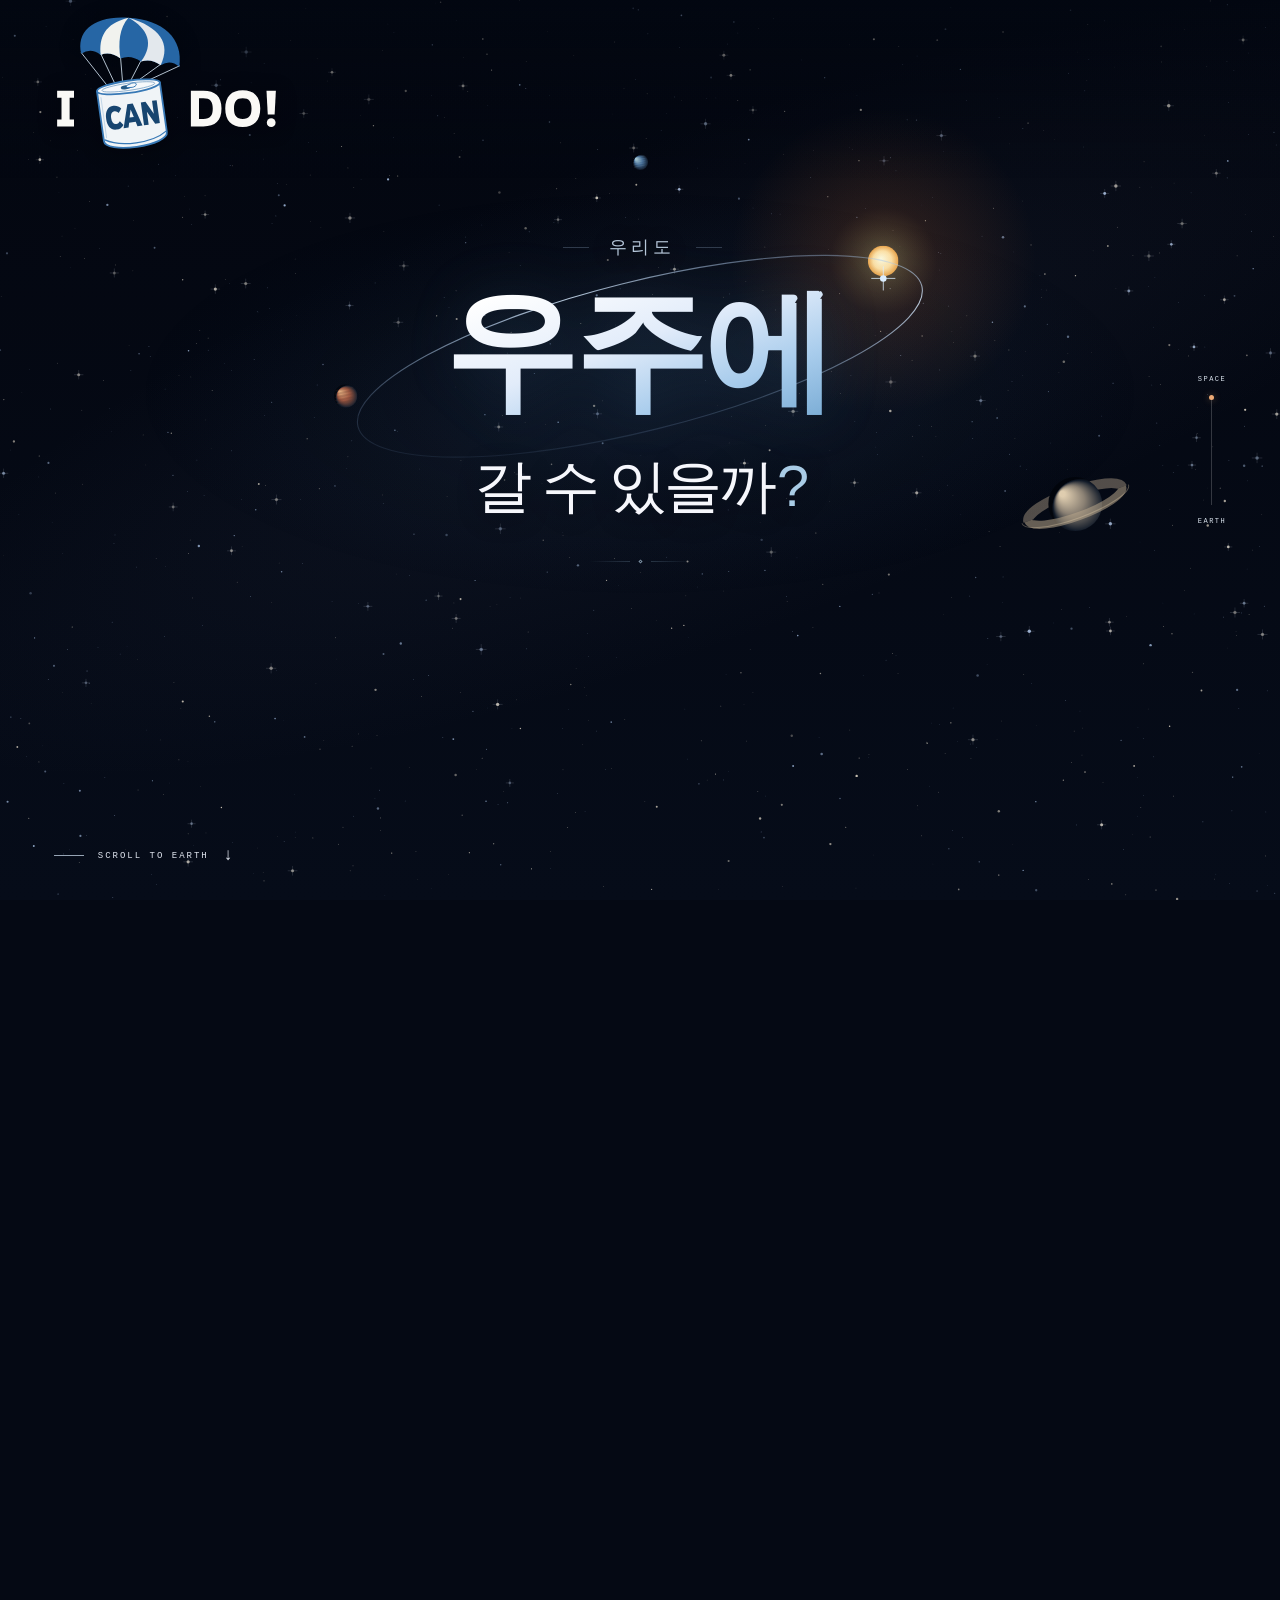
==== commit bb39f915: "Refine CanSat logo and style opening space question" ====
--- a/index.html
+++ b/index.html
@@ -13,11 +13,28 @@
   <canvas id="universe" aria-hidden="true"></canvas>
   <header class="site-header">
     <a class="brand" href="#space" aria-label="I CAN DO! 홈">
-      <img src="assets/i-can-do-logo.svg" width="368" height="132" alt="I CAN DO! — CAN이 캔 모양인 로고">
+      <img src="assets/i-can-do-logo.svg?v=2" width="368" height="238" alt="I CAN DO! — CAN이 낙하산을 단 캔위성 모양인 로고">
     </a>
   </header>
   <main id="journey" aria-label="우주에서 지상으로 내려오는 배경">
-    <section id="space" class="journey-stage" aria-label="별과 먼 태양, 행성이 보이는 우주"></section>
+    <section id="space" class="journey-stage space-intro" aria-labelledby="motivation-title">
+      <div class="motivation-composition">
+        <h1 id="motivation-title" aria-label="우리도 우주에 갈 수 있을까?">
+          <span class="motivation-lead">우리도</span>
+          <span class="motivation-universe">
+            <svg class="word-orbit" viewBox="0 0 600 240" aria-hidden="true">
+              <defs><linearGradient id="orbit-light" x1="0" y1="1" x2="1" y2="0"><stop stop-color="#739bcd" stop-opacity="0"/><stop offset=".35" stop-color="#9abde5" stop-opacity=".25"/><stop offset=".7" stop-color="#d4e6fa" stop-opacity=".85"/><stop offset="1" stop-color="#739bcd" stop-opacity="0"/></linearGradient></defs>
+              <ellipse cx="300" cy="120" rx="265" ry="68" transform="rotate(-14 300 120)" fill="none" stroke="url(#orbit-light)" stroke-width="1"/>
+              <circle cx="522" cy="49" r="3" fill="#dceeff"/>
+              <path d="M522 38V60M511 49H533" stroke="#dceeff" stroke-width=".7"/>
+            </svg>
+            <span class="universe-text">우주에</span>
+          </span>
+          <span class="motivation-question">갈 수 있을까<span class="question-mark">?</span></span>
+        </h1>
+        <div class="motivation-rule" aria-hidden="true"><span></span><i></i><span></span></div>
+      </div>
+    </section>
     <section id="orbit" class="journey-stage" aria-label="지구에 접근"></section>
     <section id="atmosphere" class="journey-stage" aria-label="대기권으로 진입"></section>
     <section id="clouds" class="journey-stage" aria-label="구름 아래로 하강"></section>
--- a/styles.css
+++ b/styles.css
@@ -1,9 +1,28 @@
 :root{color-scheme:dark;--foreground:#f5f4ee}
 *{box-sizing:border-box}html{scroll-behavior:smooth}body{margin:0;background:#050914;color:var(--foreground);font-family:-apple-system,BlinkMacSystemFont,"Apple SD Gothic Neo",sans-serif;overflow-x:hidden}
 #universe{position:fixed;inset:0;width:100%;height:100%;display:block;z-index:-1;pointer-events:none}
-.site-header{position:fixed;z-index:5;inset:0 0 auto;min-height:112px;display:flex;align-items:center;justify-content:space-between;gap:24px;padding:15px clamp(24px,4.2vw,68px);background:linear-gradient(180deg,rgba(3,8,18,.46),transparent)}
-.brand{display:inline-flex;align-items:center;border-radius:4px}.brand img{display:block;width:224px;height:auto;filter:drop-shadow(0 2px 10px #0004)}.brand:focus-visible,.scroll-cue:focus-visible{outline:2px solid #ed7448;outline-offset:8px}
+.site-header{position:fixed;z-index:5;inset:0 0 auto;min-height:160px;display:flex;align-items:center;justify-content:space-between;gap:24px;padding:15px clamp(24px,4.2vw,68px);background:linear-gradient(180deg,rgba(3,8,18,.46),transparent)}
+.brand{display:inline-flex;align-items:center;border-radius:4px}.brand img{display:block;width:230px;height:auto;filter:drop-shadow(0 2px 10px #0004)}.brand:focus-visible,.scroll-cue:focus-visible{outline:2px solid #7aa2c6;outline-offset:8px}
 .journey-stage{height:100svh;min-height:400px}.scroll-cue{position:fixed;z-index:3;left:clamp(24px,4.2vw,68px);bottom:36px;display:flex;align-items:center;gap:14px;color:#e0e5ef;text-decoration:none;font:9px ui-monospace,SFMono-Regular,Consolas,monospace;letter-spacing:2px}.scroll-line{width:30px;height:1px;background:#96a4b4}.scroll-cue>span:last-child{font-size:17px;line-height:1}.journey-progress{position:fixed;right:clamp(24px,4.2vw,68px);top:50%;transform:translateY(-50%);display:flex;flex-direction:column;align-items:center;gap:12px;color:#d9e2ec;font:7px ui-monospace,SFMono-Regular,Consolas,monospace;letter-spacing:1.5px;z-index:3}.progress-track{height:110px;width:1px;background:#ffffff30;position:relative}.progress-track i{position:absolute;width:5px;height:5px;left:-2px;top:0;border-radius:50%;background:#edaa76;box-shadow:0 0 7px #eda96b70}
 .fallback-note{position:fixed;left:24px;bottom:80px;font-size:12px}
-@media(max-width:600px){.site-header{min-height:96px;padding:12px 24px;gap:12px}.brand img{width:174px}.scroll-cue{bottom:26px;left:24px;font-size:8px;letter-spacing:1.4px}.journey-progress{right:22px}.journey-progress>span{font-size:6px;letter-spacing:1px}.progress-track{height:80px}}
+@media(max-width:600px){.site-header{min-height:136px;padding:12px 24px;gap:12px}.brand img{width:190px}.scroll-cue{bottom:26px;left:24px;font-size:8px;letter-spacing:1.4px}.journey-progress{right:22px}.journey-progress>span{font-size:6px;letter-spacing:1px}.progress-track{height:80px}}
 @media(prefers-reduced-motion:reduce){html{scroll-behavior:auto}}
+
+/* The opening question is the visual center of the first scene. */
+.space-intro{position:relative;overflow:clip;display:flex;align-items:flex-start;justify-content:center;padding:clamp(205px,26svh,330px) 64px 90px;isolation:isolate}
+.motivation-composition{position:relative;text-align:center;width:min(100%,780px)}
+.motivation-composition::before{content:"";position:absolute;z-index:-1;inset:-45px -15% -35px;background:radial-gradient(ellipse,#17395930 0,#15364f0d 43%,transparent 70%);pointer-events:none}
+.space-intro h1{margin:0;color:#f6f7fc;word-break:keep-all;text-shadow:0 3px 28px #0005}
+.motivation-lead{display:flex;align-items:center;justify-content:center;gap:20px;color:#b6c7da;font-size:clamp(15px,1.4vw,20px);font-weight:400;line-height:1.5;letter-spacing:.24em;padding-left:.24em;margin-bottom:14px}
+.motivation-lead::before,.motivation-lead::after{content:"";display:block;width:26px;height:1px;background:#92aec84a}
+.motivation-universe{position:relative;display:block;width:max-content;max-width:100%;margin:auto;isolation:isolate;line-height:1.12;padding:0 12px 4px}
+.universe-text{font-size:clamp(76px,10.4vw,150px);font-weight:800;letter-spacing:-.025em;padding-right:.025em;background:linear-gradient(160deg,#fff 13%,#e2ecfa 46%,#a8ccec 73%,#74a8d2 100%);-webkit-background-clip:text;background-clip:text;color:transparent;-webkit-text-fill-color:transparent;filter:drop-shadow(0 0 28px #6eacd322);text-shadow:none}
+.word-orbit{position:absolute;width:158%;height:auto;left:-29%;top:50%;transform:translateY(-48%);z-index:-1;overflow:visible;pointer-events:none}
+.motivation-question{display:block;margin-top:20px;font-size:clamp(35px,4.5vw,66px);font-weight:300;line-height:1.35;letter-spacing:-.055em}
+.question-mark{color:#a9cce6;font-weight:300;margin-left:3px}
+.motivation-rule{display:flex;align-items:center;justify-content:center;gap:9px;margin-top:34px;opacity:.65}
+.motivation-rule span{width:41px;height:1px;background:linear-gradient(90deg,transparent,#7c9bb46b)}
+.motivation-rule span:last-child{transform:rotate(180deg)}
+.motivation-rule i{display:block;width:3px;height:3px;border:1px solid #b7d3e9;transform:rotate(45deg)}
+@media(max-width:600px){.space-intro{padding:clamp(210px,27svh,300px) 30px 90px}.motivation-lead{font-size:14px;gap:16px;margin-bottom:17px}.universe-text{font-size:clamp(75px,20vw,112px)}.motivation-question{font-size:clamp(31px,8.1vw,46px);margin-top:17px}.word-orbit{width:148%;left:-24%}.motivation-rule{margin-top:29px}}
+@media(max-height:600px) and (min-width:601px){.space-intro{padding-top:160px}.universe-text{font-size:80px}.motivation-question{font-size:36px}.motivation-lead{margin-bottom:8px}.motivation-rule{margin-top:20px}}
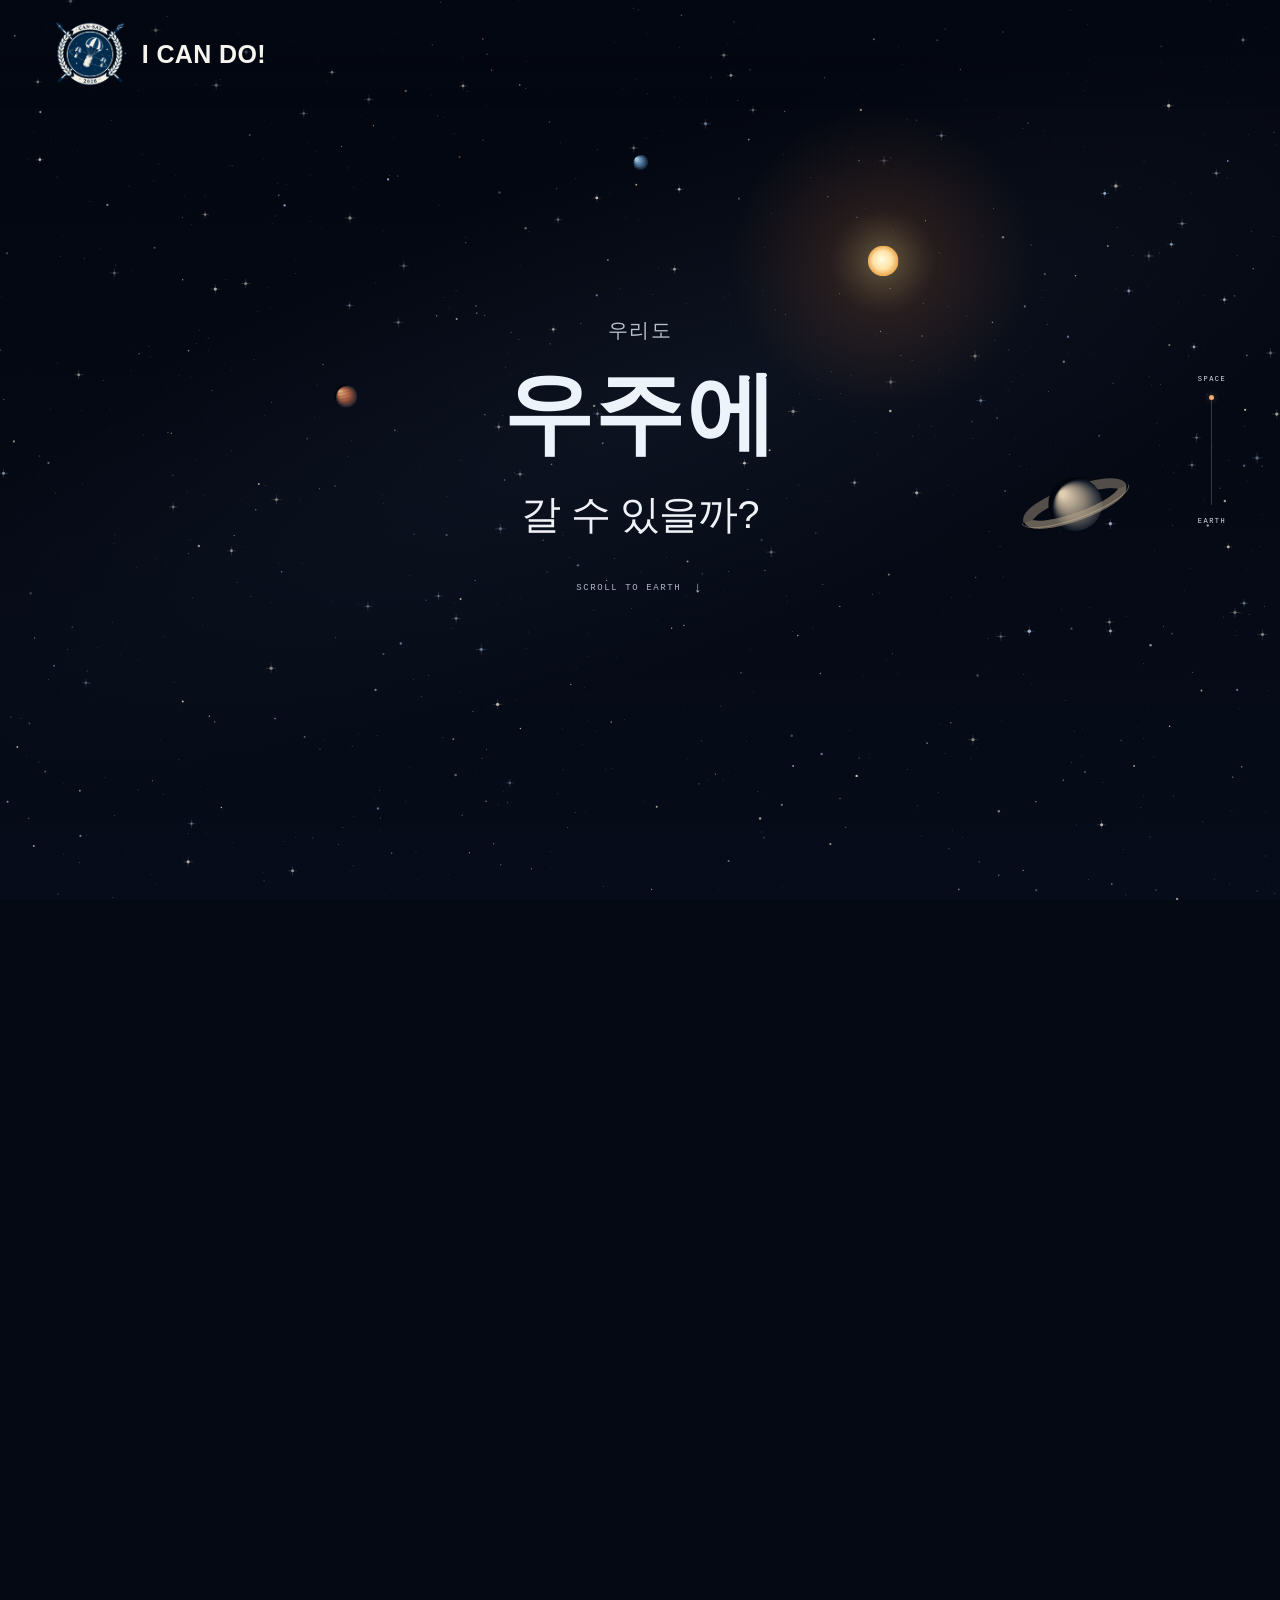
==== commit fa2bcebd: "Simplify opening question and add transparent team emblem" ====
--- a/index.html
+++ b/index.html
@@ -5,34 +5,27 @@
   <meta name="viewport" content="width=device-width, initial-scale=1.0">
   <meta name="theme-color" content="#050914">
   <title>I CAN DO!</title>
-  <link rel="icon" href="assets/favicon.svg" type="image/svg+xml">
-  <link rel="stylesheet" href="styles.css">
-  <script src="scene.js?v=3" defer></script>
+  <link rel="icon" href="assets/team-emblem-transparent.png" type="image/png">
+  <link rel="stylesheet" href="styles.css?v=quiet-emphasis-2">
+  <script src="scene.js?v=4" defer></script>
 </head>
 <body>
   <canvas id="universe" aria-hidden="true"></canvas>
   <header class="site-header">
     <a class="brand" href="#space" aria-label="I CAN DO! 홈">
-      <img src="assets/i-can-do-logo.svg?v=2" width="368" height="238" alt="I CAN DO! — CAN이 낙하산을 단 캔위성 모양인 로고">
+      <img src="assets/team-emblem-transparent.png" width="1254" height="1254" alt="CAN-SAT 2026 팀 엠블럼">
+      <span class="brand-name">I CAN DO!</span>
     </a>
   </header>
   <main id="journey" aria-label="우주에서 지상으로 내려오는 배경">
     <section id="space" class="journey-stage space-intro" aria-labelledby="motivation-title">
       <div class="motivation-composition">
         <h1 id="motivation-title" aria-label="우리도 우주에 갈 수 있을까?">
-          <span class="motivation-lead">우리도</span>
-          <span class="motivation-universe">
-            <svg class="word-orbit" viewBox="0 0 600 240" aria-hidden="true">
-              <defs><linearGradient id="orbit-light" x1="0" y1="1" x2="1" y2="0"><stop stop-color="#739bcd" stop-opacity="0"/><stop offset=".35" stop-color="#9abde5" stop-opacity=".25"/><stop offset=".7" stop-color="#d4e6fa" stop-opacity=".85"/><stop offset="1" stop-color="#739bcd" stop-opacity="0"/></linearGradient></defs>
-              <ellipse cx="300" cy="120" rx="265" ry="68" transform="rotate(-14 300 120)" fill="none" stroke="url(#orbit-light)" stroke-width="1"/>
-              <circle cx="522" cy="49" r="3" fill="#dceeff"/>
-              <path d="M522 38V60M511 49H533" stroke="#dceeff" stroke-width=".7"/>
-            </svg>
-            <span class="universe-text">우주에</span>
-          </span>
-          <span class="motivation-question">갈 수 있을까<span class="question-mark">?</span></span>
+          <span class="question-intro">우리도</span>
+          <strong class="question-universe">우주에</strong>
+          <span class="question-ending">갈 수 있을까?</span>
         </h1>
-        <div class="motivation-rule" aria-hidden="true"><span></span><i></i><span></span></div>
+        <a class="scroll-cue" href="#ground"><span id="scroll-label">SCROLL TO EARTH</span><span aria-hidden="true">↓</span></a>
       </div>
     </section>
     <section id="orbit" class="journey-stage" aria-label="지구에 접근"></section>
@@ -40,7 +33,6 @@
     <section id="clouds" class="journey-stage" aria-label="구름 아래로 하강"></section>
     <section id="ground" class="journey-stage" aria-label="산과 땅이 가까워지는 지상"></section>
   </main>
-  <a class="scroll-cue" href="#ground"><span class="scroll-line" aria-hidden="true"></span><span id="scroll-label">SCROLL TO EARTH</span><span aria-hidden="true">↓</span></a>
   <div class="journey-progress" aria-hidden="true"><span>SPACE</span><div class="progress-track"><i id="progress-dot"></i></div><span>EARTH</span></div>
   <noscript><p class="fallback-note">스크롤 배경을 보려면 JavaScript를 켜주세요.</p></noscript>
 </body>
--- a/styles.css
+++ b/styles.css
@@ -1,28 +1,23 @@
 :root{color-scheme:dark;--foreground:#f5f4ee}
 *{box-sizing:border-box}html{scroll-behavior:smooth}body{margin:0;background:#050914;color:var(--foreground);font-family:-apple-system,BlinkMacSystemFont,"Apple SD Gothic Neo",sans-serif;overflow-x:hidden}
 #universe{position:fixed;inset:0;width:100%;height:100%;display:block;z-index:-1;pointer-events:none}
-.site-header{position:fixed;z-index:5;inset:0 0 auto;min-height:160px;display:flex;align-items:center;justify-content:space-between;gap:24px;padding:15px clamp(24px,4.2vw,68px);background:linear-gradient(180deg,rgba(3,8,18,.46),transparent)}
-.brand{display:inline-flex;align-items:center;border-radius:4px}.brand img{display:block;width:230px;height:auto;filter:drop-shadow(0 2px 10px #0004)}.brand:focus-visible,.scroll-cue:focus-visible{outline:2px solid #7aa2c6;outline-offset:8px}
-.journey-stage{height:100svh;min-height:400px}.scroll-cue{position:fixed;z-index:3;left:clamp(24px,4.2vw,68px);bottom:36px;display:flex;align-items:center;gap:14px;color:#e0e5ef;text-decoration:none;font:9px ui-monospace,SFMono-Regular,Consolas,monospace;letter-spacing:2px}.scroll-line{width:30px;height:1px;background:#96a4b4}.scroll-cue>span:last-child{font-size:17px;line-height:1}.journey-progress{position:fixed;right:clamp(24px,4.2vw,68px);top:50%;transform:translateY(-50%);display:flex;flex-direction:column;align-items:center;gap:12px;color:#d9e2ec;font:7px ui-monospace,SFMono-Regular,Consolas,monospace;letter-spacing:1.5px;z-index:3}.progress-track{height:110px;width:1px;background:#ffffff30;position:relative}.progress-track i{position:absolute;width:5px;height:5px;left:-2px;top:0;border-radius:50%;background:#edaa76;box-shadow:0 0 7px #eda96b70}
+.site-header{position:fixed;z-index:5;inset:0 0 auto;min-height:108px;display:flex;align-items:center;justify-content:space-between;gap:24px;padding:18px clamp(24px,4.2vw,68px);background:linear-gradient(180deg,rgba(3,8,18,.46),transparent)}
+.brand{display:inline-flex;align-items:center;gap:16px;border-radius:4px;text-decoration:none;color:#f5f4ee}.brand img{display:block;width:72px;height:72px;object-fit:contain;background:transparent}.brand-name{font-family:Arial,Helvetica,sans-serif;font-size:25px;font-weight:700;line-height:1.2;letter-spacing:.015em;white-space:nowrap}.brand:focus-visible,.scroll-cue:focus-visible{outline:2px solid #7aa2c6;outline-offset:8px}
+.journey-stage{height:100svh;min-height:400px}.scroll-cue{display:inline-flex;align-items:center;gap:12px;margin-top:26px;padding:10px 2px;color:#abb7c7;text-decoration:none;font:9px ui-monospace,SFMono-Regular,Consolas,monospace;letter-spacing:1.6px}.scroll-cue>span:last-child{font-size:15px;line-height:1}.scroll-cue:hover{color:#f5f4ee}.journey-progress{position:fixed;right:clamp(24px,4.2vw,68px);top:50%;transform:translateY(-50%);display:flex;flex-direction:column;align-items:center;gap:12px;color:#d9e2ec;font:7px ui-monospace,SFMono-Regular,Consolas,monospace;letter-spacing:1.5px;z-index:3}.progress-track{height:110px;width:1px;background:#ffffff30;position:relative}.progress-track i{position:absolute;width:5px;height:5px;left:-2px;top:0;border-radius:50%;background:#edaa76;box-shadow:0 0 7px #eda96b70}
 .fallback-note{position:fixed;left:24px;bottom:80px;font-size:12px}
-@media(max-width:600px){.site-header{min-height:136px;padding:12px 24px;gap:12px}.brand img{width:190px}.scroll-cue{bottom:26px;left:24px;font-size:8px;letter-spacing:1.4px}.journey-progress{right:22px}.journey-progress>span{font-size:6px;letter-spacing:1px}.progress-track{height:80px}}
+@media(max-width:600px){.site-header{min-height:88px;padding:16px 24px;gap:12px}.brand{gap:12px}.brand img{width:56px;height:56px}.brand-name{font-size:21px}.scroll-cue{font-size:8px;letter-spacing:1.4px;margin-top:24px}.journey-progress{right:22px}.journey-progress>span{font-size:6px;letter-spacing:1px}.progress-track{height:80px}}
 @media(prefers-reduced-motion:reduce){html{scroll-behavior:auto}}
 
-/* The opening question is the visual center of the first scene. */
-.space-intro{position:relative;overflow:clip;display:flex;align-items:flex-start;justify-content:center;padding:clamp(205px,26svh,330px) 64px 90px;isolation:isolate}
-.motivation-composition{position:relative;text-align:center;width:min(100%,780px)}
-.motivation-composition::before{content:"";position:absolute;z-index:-1;inset:-45px -15% -35px;background:radial-gradient(ellipse,#17395930 0,#15364f0d 43%,transparent 70%);pointer-events:none}
-.space-intro h1{margin:0;color:#f6f7fc;word-break:keep-all;text-shadow:0 3px 28px #0005}
-.motivation-lead{display:flex;align-items:center;justify-content:center;gap:20px;color:#b6c7da;font-size:clamp(15px,1.4vw,20px);font-weight:400;line-height:1.5;letter-spacing:.24em;padding-left:.24em;margin-bottom:14px}
-.motivation-lead::before,.motivation-lead::after{content:"";display:block;width:26px;height:1px;background:#92aec84a}
-.motivation-universe{position:relative;display:block;width:max-content;max-width:100%;margin:auto;isolation:isolate;line-height:1.12;padding:0 12px 4px}
-.universe-text{font-size:clamp(76px,10.4vw,150px);font-weight:800;letter-spacing:-.025em;padding-right:.025em;background:linear-gradient(160deg,#fff 13%,#e2ecfa 46%,#a8ccec 73%,#74a8d2 100%);-webkit-background-clip:text;background-clip:text;color:transparent;-webkit-text-fill-color:transparent;filter:drop-shadow(0 0 28px #6eacd322);text-shadow:none}
-.word-orbit{position:absolute;width:158%;height:auto;left:-29%;top:50%;transform:translateY(-48%);z-index:-1;overflow:visible;pointer-events:none}
-.motivation-question{display:block;margin-top:20px;font-size:clamp(35px,4.5vw,66px);font-weight:300;line-height:1.35;letter-spacing:-.055em}
-.question-mark{color:#a9cce6;font-weight:300;margin-left:3px}
-.motivation-rule{display:flex;align-items:center;justify-content:center;gap:9px;margin-top:34px;opacity:.65}
-.motivation-rule span{width:41px;height:1px;background:linear-gradient(90deg,transparent,#7c9bb46b)}
-.motivation-rule span:last-child{transform:rotate(180deg)}
-.motivation-rule i{display:block;width:3px;height:3px;border:1px solid #b7d3e9;transform:rotate(45deg)}
-@media(max-width:600px){.space-intro{padding:clamp(210px,27svh,300px) 30px 90px}.motivation-lead{font-size:14px;gap:16px;margin-bottom:17px}.universe-text{font-size:clamp(75px,20vw,112px)}.motivation-question{font-size:clamp(31px,8.1vw,46px);margin-top:17px}.word-orbit{width:148%;left:-24%}.motivation-rule{margin-top:29px}}
-@media(max-height:600px) and (min-width:601px){.space-intro{padding-top:160px}.universe-text{font-size:80px}.motivation-question{font-size:36px}.motivation-lead{margin-bottom:8px}.motivation-rule{margin-top:20px}}
+/* A quiet opening question with its scroll link directly underneath. */
+.space-intro{position:relative;display:flex;align-items:flex-start;justify-content:center;padding:clamp(235px,35svh,420px) 56px 80px}
+.motivation-composition{text-align:center;width:min(100%,680px)}
+.space-intro h1{margin:0;color:#eef1f6;font-size:clamp(30px,3.4vw,48px);font-weight:400;line-height:1.6;letter-spacing:-.025em;word-break:keep-all}
+.space-intro h1 span,.question-universe{display:block}
+.question-intro{font-size:clamp(17px,1.6vw,22px);font-weight:400;letter-spacing:.08em;color:#b8c2cf;line-height:1.5;margin-bottom:14px}
+.question-universe{font-size:clamp(60px,7vw,96px);font-weight:650;letter-spacing:.015em;line-height:1.2;color:#edf3fb;margin-bottom:18px}
+.question-ending{font-size:clamp(28px,3.1vw,42px);font-weight:350;line-height:1.5;letter-spacing:-.02em}
+@media(max-width:600px){.space-intro{padding:clamp(215px,32svh,340px) 36px 80px}.space-intro h1{font-size:clamp(27px,7.3vw,36px);line-height:1.6}}
+@media(max-height:600px) and (min-width:601px){.space-intro{padding-top:185px}.space-intro h1{font-size:32px}.scroll-cue{margin-top:18px}}
+
+@media(max-width:600px){.question-intro{font-size:17px;margin-bottom:15px}.question-universe{font-size:clamp(57px,15vw,76px);margin-bottom:16px}.question-ending{font-size:clamp(27px,7vw,35px)}}
+@media(max-height:600px) and (min-width:601px){.space-intro{padding-top:155px}.question-intro{font-size:16px;margin-bottom:8px}.question-universe{font-size:58px;margin-bottom:10px}.question-ending{font-size:28px}}
